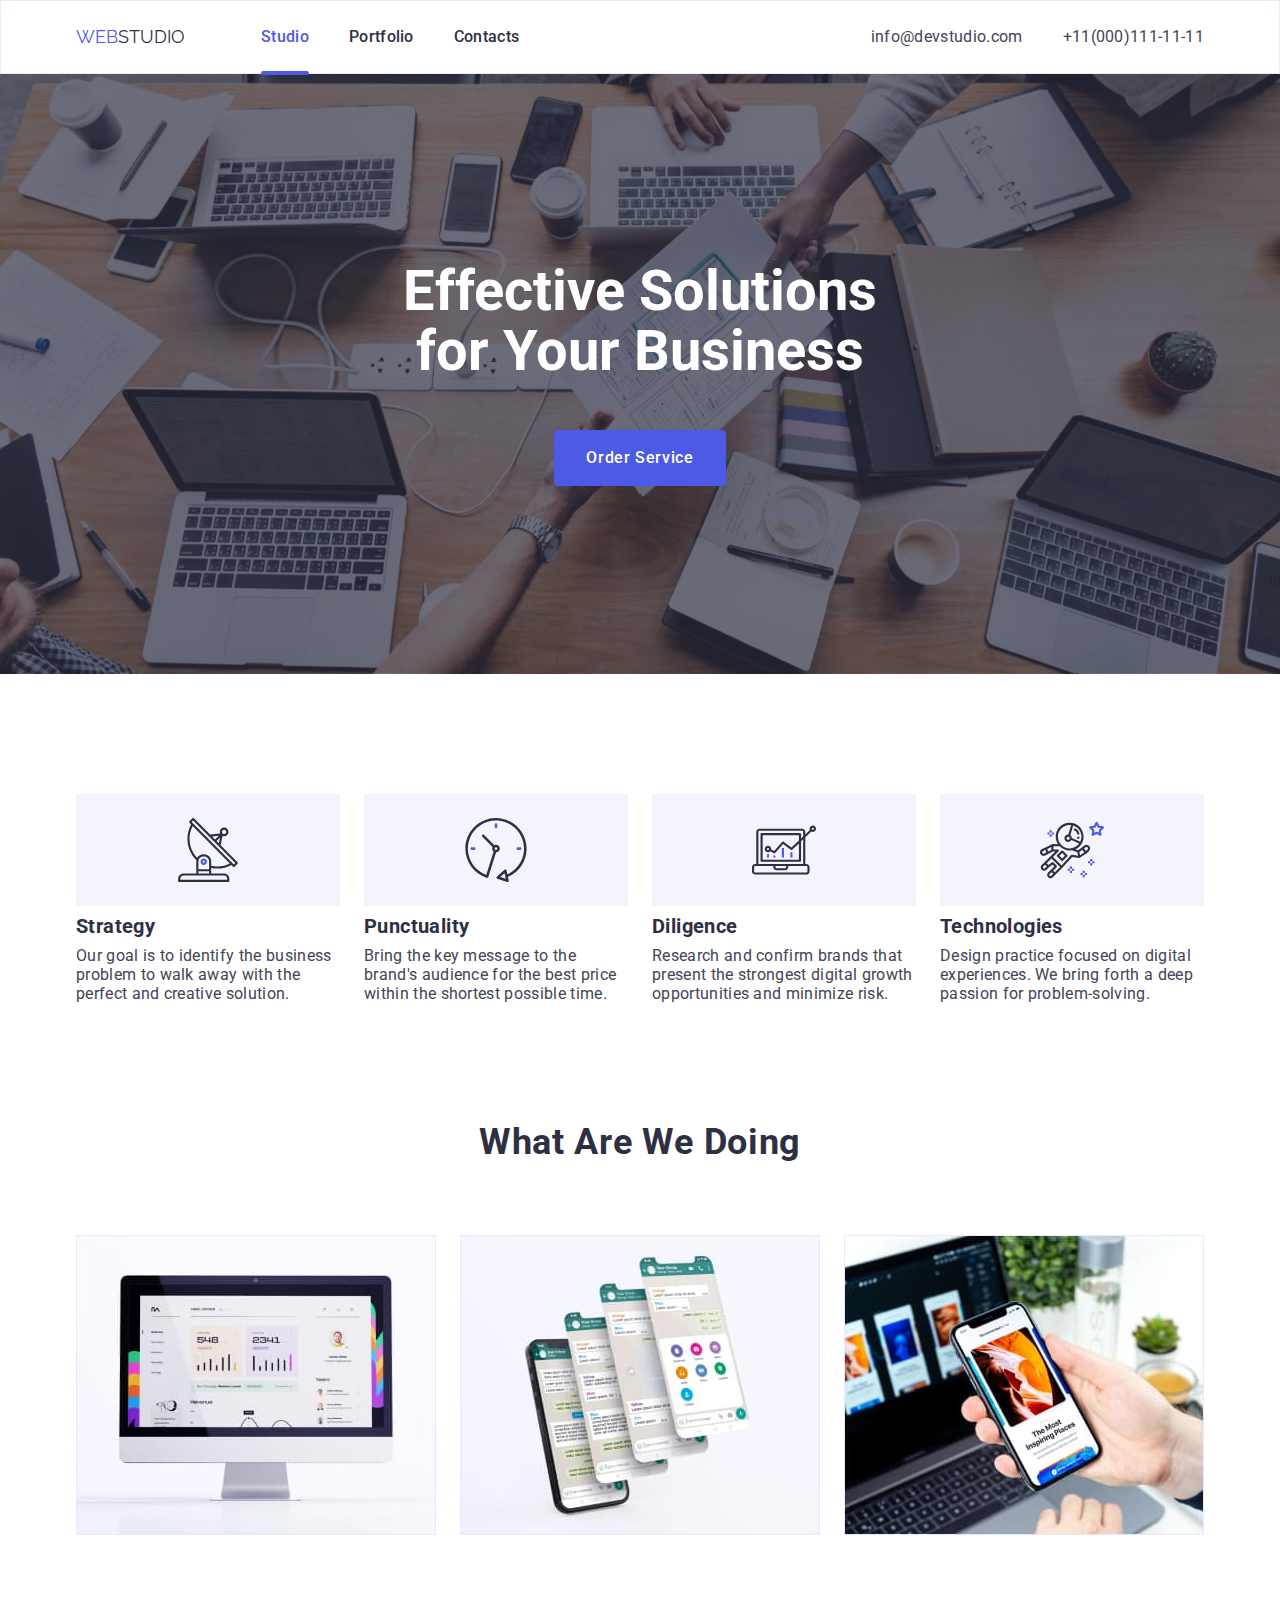
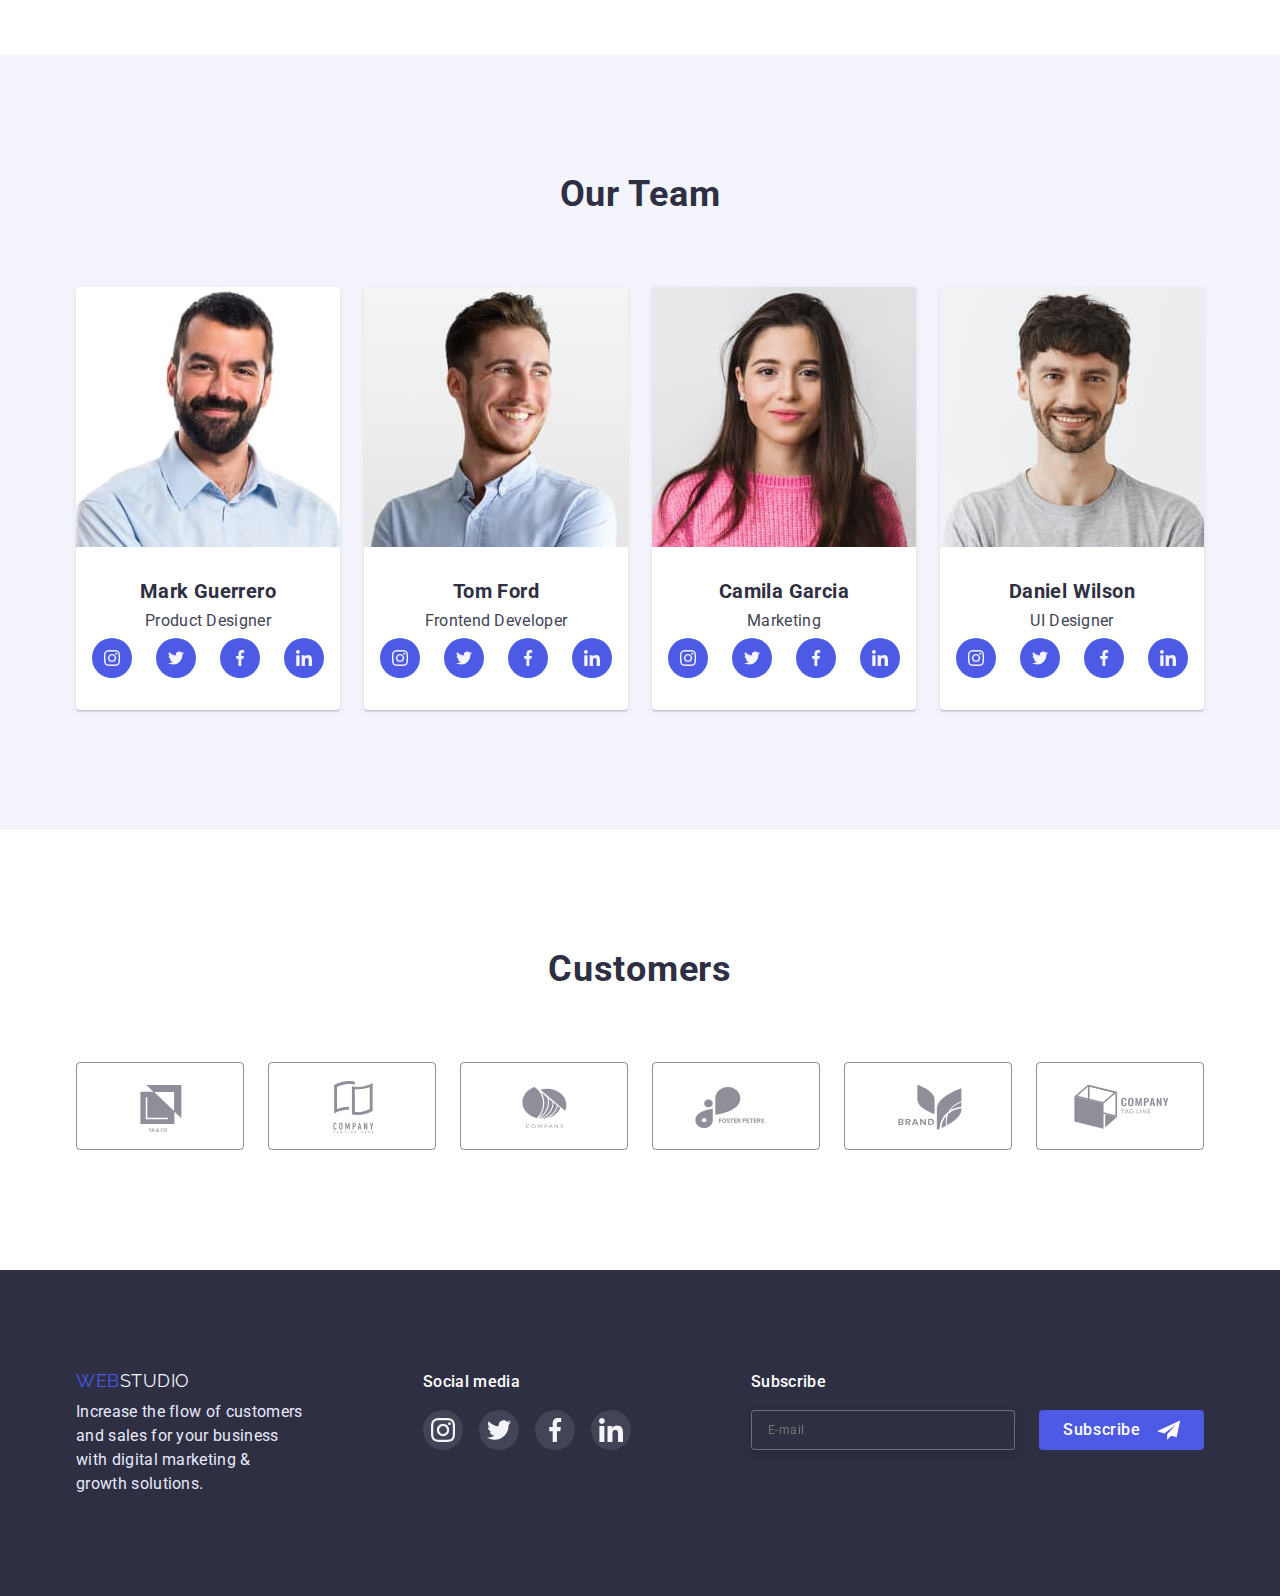
==== index.html @ 5089553e "Initial commit" ====
<!DOCTYPE html>
<html lang="en">
  <head>
    <meta charset="UTF-8" />
    <meta http-equiv="X-UA-Compatible" content="IE=edge" />
    <meta name="viewport" content="width=device-width, initial-scale=1.0" />
    <title>WebStudio</title>
    <link rel="preconnect" href="https://fonts.googleapis.com" />
    <link rel="preconnect" href="https://fonts.gstatic.com" crossorigin />
    <link
      href="https://fonts.googleapis.com/css2?family=Raleway:wght@800&family=Roboto:wght@400;500;700;900&display=swap"
      rel="stylesheet"
    />
    <link
      rel="stylesheet"
      href="https://cdn.jsdelivr.net/npm/modern-normalize@1.1.0/modern-normalize.min.css"
    />
    <link rel="stylesheet" href="./css/styles.css" />
  </head>
  <body>
    <header class="header">
      <div class="header-container container">
        <nav class="header-nav">
          <a href="./index.html" class="header-logo"
            ><span class="header-logo-accent">Web</span>Studio</a
          >
          <ul class="header-list list">
            <li class="header-item">
              <a class="header-link link header-link-after" href="./index.html"
                >Studio</a
              >
            </li>
            <li class="header-item">
              <a class="header-link link" href="./portfolio.html">Portfolio</a>
            </li>
            <li class="header-item">
              <a class="header-link link" href="#">Contacts</a>
            </li>
          </ul>
        </nav>
        <address class="contacts-address">
          <ul class="contacts-list list">
            <li class="contacts-item">
              <a class="contacts-link link" href="mailto:info@devstudio.com"
                >info@devstudio.com</a
              >
            </li>
            <li class="contacts-item">
              <a class="contacts-link link" href="tel:+110001111111"
                >+11(000)111-11-11</a
              >
            </li>
          </ul>
        </address>
      </div>
    </header>
    <main>
      <section class="hero section">
        <div class="container">
          <h1 class="hero-title">Effective Solutions for Your Business</h1>
          <button class="hero-btn" type="button" data-modal-open>
            Order Service
          </button>
        </div>
      </section>
      <section class="feature section">
        <div class="container">
          <h2 class="visually-hidden">Our Features</h2>
          <ul class="feature-list list">
            <li class="feature-item">
              <div class="feature-card">
                <svg class="feature-icon" width="64" height="64">
                  <use href="./imeges/main-page/icons.svg#icon-antenna-1"></use>
                </svg>
              </div>
              <h3 class="feature-title section-suptitle">Strategy</h3>
              <p class="feature-text section-text">
                Our goal is to identify the business problem to walk away with
                the perfect and creative solution.
              </p>
            </li>
            <li class="feature-item">
              <div class="feature-card">
                <svg class="feature-icon" width="64" height="64">
                  <use href="./imeges/main-page/icons.svg#icon-clock-1"></use>
                </svg>
              </div>
              <h3 class="feature-title section-suptitle">Punctuality</h3>
              <p class="feature-text section-text">
                Bring the key message to the brand's audience for the best price
                within the shortest possible time.
              </p>
            </li>
            <li class="feature-item">
              <div class="feature-card">
                <svg class="feature-icon" width="64" height="64">
                  <use href="./imeges/main-page/icons.svg#icon-diagram-1"></use>
                </svg>
              </div>
              <h3 class="feature-title section-suptitle">Diligence</h3>
              <p class="feature-text section-text">
                Research and confirm brands that present the strongest digital
                growth opportunities and minimize risk.
              </p>
            </li>
            <li class="feature-item">
              <div class="feature-card">
                <svg class="feature-icon" width="64" height="64">
                  <use
                    href="./imeges/main-page/icons.svg#icon-astronaut-1"
                  ></use>
                </svg>
              </div>
              <h3 class="feature-title section-suptitle">Technologies</h3>
              <p class="feature-text section-text">
                Design practice focused on digital experiences. We bring forth a
                deep passion for problem-solving.
              </p>
            </li>
          </ul>
        </div>
      </section>
      <section class="gallery section">
        <div class="gallery-container container">
          <h2 class="section-title">What are we doing</h2>
          <ul class="gallery-list list">
            <li class="gallery-item">
              <img
                class="gallery-img"
                src="./imeges/main-page/monitor.jpg"
                alt="monitor"
                width="360"
                height="300"
              />
            </li>
            <li class="gallery-item">
              <img
                class="gallery-img"
                src="./imeges/main-page/screen.jpg"
                alt="screen"
                width="360"
                height="300"
              />
            </li>
            <li class="gallery-item">
              <img
                class="gallery-img"
                src="./imeges/main-page/phone.jpg"
                alt="phone"
                width="360"
                height="300"
              />
            </li>
          </ul>
        </div>
      </section>
      <section class="team section">
        <div class="container">
          <h2 class="section-title">Our Team</h2>
          <ul class="team-list list">
            <li class="team-item">
              <img
                class="team-img"
                src="./imeges/main-page/photo_1.jpg"
                alt="Mark Guerrero"
                width="264"
                height="260"
              />
              <h3 class="team-suptitle section-suptitle">Mark Guerrero</h3>
              <p class="team-text section-text">Product Designer</p>
              <ul class="team-social-list list">
                <li class="team-social-item">
                  <a href="" class="team-social-link link">
                    <svg class="team-social-icon" width="16" height="16">
                      <use
                        href="./imeges/main-page/icons.svg#icon-instagram-2 "
                      ></use>
                    </svg>
                  </a>
                </li>
                <li class="team-social-item">
                  <a href="" class="team-social-link link">
                    <svg class="team-social-icon" width="16" height="16">
                      <use
                        href="./imeges/main-page/icons.svg#icon-twitter-1"
                      ></use>
                    </svg>
                  </a>
                </li>
                <li class="team-social-item">
                  <a href="" class="team-social-link link">
                    <svg class="team-social-icon" width="16" height="16">
                      <use
                        href="./imeges/main-page/icons.svg#icon-facebook-1"
                      ></use>
                    </svg>
                  </a>
                </li>
                <li class="team-social-item">
                  <a href="" class="team-social-link link">
                    <svg class="team-social-icon" width="16" height="16">
                      <use
                        href="./imeges/main-page/icons.svg#icon-linkedin-1"
                      ></use>
                    </svg>
                  </a>
                </li>
              </ul>
            </li>
            <li class="team-item">
              <img
                class="team-img"
                src="./imeges/main-page/photo_2.jpg"
                alt="Tom Ford"
                width="264"
                height="260"
              />
              <h3 class="team-suptitle section-suptitle">Tom Ford</h3>
              <p class="team-text section-text">Frontend Developer</p>
              <ul class="team-social-list list">
                <li class="team-social-item">
                  <a href="" class="team-social-link link">
                    <svg class="team-social-icon" width="16" height="16">
                      <use
                        href="./imeges/main-page/icons.svg#icon-instagram-2 "
                      ></use>
                    </svg>
                  </a>
                </li>
                <li class="team-social-item">
                  <a href="" class="team-social-link link">
                    <svg class="team-social-icon" width="16" height="16">
                      <use
                        href="./imeges/main-page/icons.svg#icon-twitter-1"
                      ></use>
                    </svg>
                  </a>
                </li>
                <li class="team-social-item">
                  <a href="" class="team-social-link link">
                    <svg class="team-social-icon" width="16" height="16">
                      <use
                        href="./imeges/main-page/icons.svg#icon-facebook-1"
                      ></use>
                    </svg>
                  </a>
                </li>
                <li class="team-social-item">
                  <a href="" class="team-social-link link">
                    <svg class="team-social-icon" width="16" height="16">
                      <use
                        href="./imeges/main-page/icons.svg#icon-linkedin-1"
                      ></use>
                    </svg>
                  </a>
                </li>
              </ul>
            </li>
            <li class="team-item">
              <img
                class="team-img"
                src="./imeges/main-page/photo_3.jpg"
                alt="Camila Garcia"
                width="264"
                height="260"
              />
              <h3 class="team-suptitle section-suptitle">Camila Garcia</h3>
              <p class="team-text section-text">Marketing</p>
              <ul class="team-social-list list">
                <li class="team-social-item">
                  <a href="" class="team-social-link link">
                    <svg class="team-social-icon" width="16" height="16">
                      <use
                        href="./imeges/main-page/icons.svg#icon-instagram-2 "
                      ></use>
                    </svg>
                  </a>
                </li>
                <li class="team-social-item">
                  <a href="" class="team-social-link link">
                    <svg class="team-social-icon" width="16" height="16">
                      <use
                        href="./imeges/main-page/icons.svg#icon-twitter-1"
                      ></use>
                    </svg>
                  </a>
                </li>
                <li class="team-social-item">
                  <a href="" class="team-social-link link">
                    <svg class="team-social-icon" width="16" height="16">
                      <use
                        href="./imeges/main-page/icons.svg#icon-facebook-1"
                      ></use>
                    </svg>
                  </a>
                </li>
                <li class="team-social-item">
                  <a href="" class="team-social-link link">
                    <svg class="team-social-icon" width="16" height="16">
                      <use
                        href="./imeges/main-page/icons.svg#icon-linkedin-1"
                      ></use>
                    </svg>
                  </a>
                </li>
              </ul>
            </li>
            <li class="team-item">
              <img
                class="team-img"
                src="./imeges/main-page/photo_4.jpg"
                alt="Daniel Wilson"
                width="264"
                height="260"
              />
              <h3 class="team-suptitle section-suptitle">Daniel Wilson</h3>
              <p class="team-text section-text">UI Designer</p>
              <ul class="team-social-list list">
                <li class="team-social-item">
                  <a href="" class="team-social-link link">
                    <svg class="team-social-icon" width="16" height="16">
                      <use
                        href="./imeges/main-page/icons.svg#icon-instagram-2 "
                      ></use>
                    </svg>
                  </a>
                </li>
                <li class="team-social-item">
                  <a href="" class="team-social-link link">
                    <svg class="team-social-icon" width="16" height="16">
                      <use
                        href="./imeges/main-page/icons.svg#icon-twitter-1"
                      ></use>
                    </svg>
                  </a>
                </li>
                <li class="team-social-item">
                  <a href="" class="team-social-link link">
                    <svg class="team-social-icon" width="16" height="16">
                      <use
                        href="./imeges/main-page/icons.svg#icon-facebook-1"
                      ></use>
                    </svg>
                  </a>
                </li>
                <li class="team-social-item">
                  <a href="" class="team-social-link link">
                    <svg class="team-social-icon" width="16" height="16">
                      <use
                        href="./imeges/main-page/icons.svg#icon-linkedin-1"
                      ></use>
                    </svg>
                  </a>
                </li>
              </ul>
            </li>
          </ul>
        </div>
      </section>
      <section class="customers section">
        <div class="container">
          <h2 class="section-title">Customers</h2>
          <ul class="customers-list list">
            <li class="customers-item">
              <a href="" class="customers-link link">
                <svg class="customers-icon" width="104" height="56">
                  <use href="./imeges/main-page/icons.svg#icon-Logo"></use>
                </svg>
              </a>
            </li>
            <li class="customers-item">
              <a href="" class="customers-link link">
                <svg class="customers-icon" width="104" height="56">
                  <use href="./imeges/main-page/icons.svg#icon-Logo-1"></use>
                </svg>
              </a>
            </li>
            <li class="customers-item">
              <a href="" class="customers-link link">
                <svg class="customers-icon" width="104" height="56">
                  <use href="./imeges/main-page/icons.svg#icon-Logo-2"></use>
                </svg>
              </a>
            </li>
            <li class="customers-item">
              <a href="" class="customers-link link">
                <svg class="customers-icon" width="104" height="56">
                  <use href="./imeges/main-page/icons.svg#icon-Logo-3"></use>
                </svg>
              </a>
            </li>
            <li class="customers-item">
              <a href="" class="customers-link link">
                <svg class="customers-icon" width="104" height="56">
                  <use href="./imeges/main-page/icons.svg#icon-Logo-4"></use>
                </svg>
              </a>
            </li>
            <li class="customers-item">
              <a href="" class="customers-link link">
                <svg class="customers-icon" width="104" height="56">
                  <use href="./imeges/main-page/icons.svg#icon-Logo-5"></use>
                </svg>
              </a>
            </li>
          </ul>
        </div>
      </section>
    </main>
    <footer class="footer">
      <div class="footer-container container">
        <div class="footer-logo">
          <a class="footer-logo-link" href="./index.html">
            <span class="header-logo-accent">Web</span>Studio</a
          >
          <p class="footer-text">
            Increase the flow of customers and sales for your business with
            digital marketing & growth solutions.
          </p>
        </div>
        <div class="footer-social">
          <strong class="footer-strong">Social media</strong>
          <ul class="footer-social-list list">
            <li class="footer-social-item">
              <a href="" class="footer-social-link link">
                <svg class="footer-social-icon" width="24" height="24">
                  <use
                    href="./imeges/main-page/icons.svg#icon-instagram-2 "
                  ></use>
                </svg>
              </a>
            </li>
            <li class="footer-social-item">
              <a href="" class="footer-social-link link">
                <svg class="footer-social-icon" width="24" height="24">
                  <use href="./imeges/main-page/icons.svg#icon-twitter-1"></use>
                </svg>
              </a>
            </li>
            <li class="footer-social-item">
              <a href="" class="footer-social-link link">
                <svg class="footer-social-icon" width="24" height="24">
                  <use
                    href="./imeges/main-page/icons.svg#icon-facebook-1"
                  ></use>
                </svg>
              </a>
            </li>
            <li class="footer-social-item">
              <a href="" class="footer-social-link link">
                <svg class="footer-social-icon" width="24" height="24">
                  <use
                    href="./imeges/main-page/icons.svg#icon-linkedin-1"
                  ></use>
                </svg>
              </a>
            </li>
          </ul>
        </div>
        <div class="footer-input">
          <strong class="footer-strong">Subscribe</strong>
          <form class="footer-form">
            <label class="footer-form-field">
              <input
                type="email"
                name="email"
                placeholder="E-mail"
                class="footer-form-input"
              />
            </label>
            <button class="footer-form-submit" type="submit">
              Subscribe
              <svg class="footer-form-icon" width="24" height="24">
                <use href="./imeges/main-page/icons.svg#icon-Frame-3"></use>
              </svg>
            </button>
          </form>
        </div>
      </div>
    </footer>

    <div class="backdrop is-hidden" data-modal>
      <div class="modal">
        <button type="button" class="modal-close-btn" data-modal-close>
          <svg class="modal-close-btn-icon" width="8" height="8">
            <use href="./imeges/main-page/icons.svg#icon-close-black"></use>
          </svg>
        </button>
        <p class="modal-text">Leave your contacts and we will call you back</p>
        <form class="modal-form">
          <label class="modal-form-field">
            <span class="modal-form-span"> Name </span>
            <span class="modal-form-box">
              <input
                type="text"
                name="user-name"
                autofocus
                class="modal-form-input"
                required
                pattern="^[a-zA-Z]+"
                minlength="2"
              />
              <svg class="modal-form-icon" width="18" height="18">
                <use
                  href="./imeges/main-page/icons.svg#icon-person-black-18dp-1-1 "
                ></use>
              </svg>
            </span>
          </label>
          <label class="modal-form-field">
            <span class="modal-form-span"> Phone </span>
            <span class="modal-form-box">
              <input
                class="modal-form-input"
                type="tel"
                name="user-phone"
                required
                pattern="[0-9]{3}-[0-9]{3}-[0-9]{2}-[0-9]{2}"
                title="xxx-xxx-xx-xx"
              />
              <svg class="modal-form-icon" width="18" height="18">
                <use
                  href="./imeges/main-page/icons.svg#icon-phone-black-18dp-1-1 "
                ></use>
              </svg>
            </span>
          </label>
          <label class="modal-form-field">
            <span class="modal-form-span"> Email </span>
            <span class="modal-form-box">
              <input
                class="modal-form-input"
                type="email"
                name="user-email"
                required
              />
              <svg class="modal-form-icon" width="18" height="18">
                <use
                  href="./imeges/main-page/icons.svg#icon-email-black-18dp-1-1 "
                ></use>
              </svg>
            </span>
          </label>
          <label class="modal-form-field modal-form-field-second">
            <span class="modal-form-span"> Comment </span>
            <textarea
              name="user-text"
              id="user-text"
              placeholder="Text input"
              class="modal-form-message"
              rows="5"
            ></textarea>
          </label>
          <input
            id="user-policy"
            class="modal-form-chek visually-hidden"
            type="checkbox"
            name="user-policy"
          />
          <label for="user-policy" class="modal-form-chek-desc">
            I accept the terms and conditions of the&nbsp;<a
              class="modal-form-link"
              href=""
              >Privacy Policy</a
            >
          </label>
          <button type="submit" class="modal-form-submit">Send</button>
        </form>
      </div>
    </div>

    <script src="./js/modal.js"></script>
  </body>
</html>
---- css/styles.css ----
h1,
h2,
h3,
p {
  margin-top: 0;
  margin-bottom: 0;
}

ul {
  margin-top: 0;
  margin-bottom: 0;
  padding-left: 0;
}

img {
  display: block;
  max-width: 100%;
  height: auto;
}

:root {
  --primary-text-color: #434455;
  --toptitle-text-color: #2e2f42;
  --accent-text-color: #4d5ae5;
  --title-text-color: #ffffff;
  --footer-text-color: #e7e9fc;
  --social-icon-color: #f4f4fd;
}

body {
  font-family: "Roboto", sans-serif;
  background-color: var(--title-text-color);
  font-size: 16px;
}

.list {
  list-style: none;
  display: flex;
}

.link {
  text-decoration: none;
  line-height: 1.5;
  letter-spacing: 0.02em;
}

.section {
  padding-bottom: 120px;
  padding-top: 120px;
}

.section-title {
  font-size: 36px;
  line-height: 1.11;
  letter-spacing: 0.02em;
  text-transform: capitalize;
  color: var(--toptitle-text-color);
  margin-bottom: 72px;
}

.section-suptitle {
  font-size: 20px;
  line-height: 1.2;
  letter-spacing: 0.02em;
  color: var(--toptitle-text-color);
}

.section-text {
  letter-spacing: 0.02em;
  line-height: 1.2;
  color: var(--primary-text-color);
}

.container {
  width: 1158px;
  padding-left: 15px;
  padding-right: 15px;
  margin: 0 auto;
}

.header {
  border: 1px solid var(--footer-text-color);
}

.header-container {
  display: flex;
  justify-content: space-between;
  align-items: center;
}

.header-nav {
  display: flex;
  align-items: center;
}

.header-logo {
  font-family: "Raleway";
  text-decoration: none;
  text-transform: uppercase;
  margin-right: 76px;
  font-size: 18px;
  line-height: 1.3;
  color: var(--toptitle-text-color);
}

.header-logo-accent {
  color: var(--accent-text-color);
}

.header-link:hover,
.header-link:focus {
  color: var(--accent-text-color);
}

.header-item:not(:last-child) {
  margin-right: 40px;
}

.header-link {
  color: var(--toptitle-text-color);
  display: block;
  padding: 24px 0;
  font-weight: 500;
  transition-property: color;
  transition-duration: 250ms;
  transition-timing-function: cubic-bezier(0.4, 0, 0.2, 1);
}

.header-link-after {
  position: relative;
  color: var(--accent-text-color);
}

.header-link-after::after {
  content: "";
  text-decoration: underline;
  position: absolute;
  display: block;
  margin-top: 22px;
  width: 100%;
  height: 4px;
  background: var(--accent-text-color);
  border-radius: 2px;
}

.contacts-address {
  font-style: normal;
}

.contacts-link:hover,
.contacts-link:focus {
  color: var(--accent-text-color);
}

.contacts-item:not(:last-child) {
  margin-right: 40px;
}

.contacts-link {
  color: var(--primary-text-color);
  transition-property: color;
  transition-duration: 250ms;
  transition-timing-function: cubic-bezier(0.4, 0, 0.2, 1);
}

.hero {
  background-color: var(--toptitle-text-color);
  text-align: center;
  padding: 188px 0;
  max-width: 1440px;
  background-image: linear-gradient(
      rgba(46, 47, 66, 0.7),
      rgba(46, 47, 66, 0.7)
    ),
    url(../imeges/main-page/people-office.jpg);
  background-repeat: no-repeat;
  background-position: center;
  background-size: cover;
  margin: 0 auto;
}

.hero-title {
  max-width: 500px;
  margin: auto;
  font-size: 56px;
  line-height: 1.07;
  color: var(--title-text-color);
}

.hero-btn {
  font-family: inherit;
  font-weight: 500;
  font-size: 16px;
  line-height: 1.5;
  letter-spacing: 0.04em;
  cursor: pointer;
  color: var(--title-text-color);
  background-color: var(--accent-text-color);
  border: none;
  border-radius: 4px;
  margin-top: 48px;
  padding: 16px 32px;
  transition-property: background-color, box-shadow;
  transition-duration: 250ms;
  transition-timing-function: cubic-bezier(0.4, 0, 0.2, 1);
}

.hero-btn:hover,
.hero-btn:focus {
  background-color: #404bbf;
  box-shadow: 0px 4px 4px rgba(0, 0, 0, 0.15);
}

.backdrop {
  position: fixed;
  top: 0;
  left: 0;
  width: 100%;
  height: 100%;
  background-color: rgba(46, 47, 66, 0.4);
  transition: visibility, opacity var(--footer-text-color);
  transition-duration: 250ms;
  transition-timing-function: cubic-bezier(0.4, 0, 0.2, 1);
}

.backdrop.is-hidden {
  opacity: 0;
  visibility: hidden;
  pointer-events: none;
}

.modal {
  position: absolute;
  top: 50%;
  left: 50%;
  transform: translate(-50%, -50%);
  width: 408px;
  height: 584px;
  background: #fcfcfc;
  box-shadow: 0px 1px 1px rgba(0, 0, 0, 0.14), 0px 1px 3px rgba(0, 0, 0, 0.12),
    0px 2px 1px rgba(0, 0, 0, 0.2);
  border-radius: 4px;
  padding: 72px 24px 24px 24px;
}

.modal-close-btn {
  position: absolute;
  right: 24px;
  top: 24px;
  display: flex;
  justify-content: center;
  align-items: center;
  cursor: pointer;
  width: 24px;
  height: 24px;
  border-radius: 50%;
  background-color: var(--footer-text-color);
  border: 1px solid rgba(0, 0, 0, 0.1);
  transition-property: background-color;
  transition-duration: 250ms;
  transition-timing-function: cubic-bezier(0.4, 0, 0.2, 1);
}

.modal-close-btn:hover,
.modal-close-btn:focus {
  background-color: #404bbf;
}

.modal-close-btn-icon {
  transition: fill var(--footer-text-color);
  transition-property: fill;
  transition-duration: 250ms;
  transition-timing-function: cubic-bezier(0.4, 0, 0.2, 1);
}

.modal-close-btn:hover .modal-close-btn-icon,
.modal-close-btn:focus .modal-close-btn-icon {
  fill: var(--title-text-color);
}

.modal-text {
  font-weight: 500;
  font-size: 16px;
  line-height: 1.5;
  text-align: center;
  letter-spacing: 0.02em;
  color: #2e2f42;
  margin-bottom: 14px;
}

.modal-form {
  display: flex;
  flex-direction: column;
}

.modal-form-field {
  margin-bottom: 8px;
}

.modal-form-input {
  display: block;
  width: 100%;
  height: 40px;
  padding-left: 38px;
  border: 1px solid rgba(33, 33, 33, 0.2);
  border-radius: 4px;
  color: var(--toptitle-text-color);
}

.modal-form-input:focus {
  outline: none;
  border-color: var(--accent-text-color);
}

.modal-form-span {
  display: block;
  font-size: 12px;
  line-height: 1.33;
  letter-spacing: 0.01em;
  color: #8e8f99;
  margin-bottom: 4px;
}

.modal-form-box {
  display: block;
  position: relative;
}

.modal-form-icon {
  position: absolute;
  display: block;
  width: 18px;
  height: 24px;
  top: 50%;
  left: 16px;
  transform: translateY(-50%);
  fill: var(--toptitle-text-color);
  transition-property: fill;
  transition-duration: 250ms;
  transition-timing-function: cubic-bezier(0.4, 0, 0.2, 1);
}

.modal-form-input:focus + .modal-form-icon {
  fill: var(--accent-text-color);
}

.modal-form-field-second {
  margin-bottom: 16px;
}

.modal-form-message {
  display: block;
  width: 100%;
  height: 100%;
  padding-top: 8px;
  padding-left: 16px;
  resize: none;
  border: 1px solid rgba(33, 33, 33, 0.2);
  border-radius: 4px;
  outline: transparent;
  transition-property: border, outline;
  transition-duration: 250ms;
  transition-timing-function: cubic-bezier(0.4, 0, 0.2, 1);
}

.modal-form-message::placeholder {
  font-weight: 400;
  font-size: 12px;
  line-height: 1.33;
  letter-spacing: 0.01em;
  color: rgba(117, 117, 117, 0.5);
}

.modal-form-message:focus {
  outline: none;
  border: 1px solid var(--accent-text-color);
}

.modal-form-chek-desc {
  display: flex;
  font-size: 12px;
  line-height: 1.33;
  letter-spacing: 0.04em;
  color: #757575;
  align-items: center;
  margin-bottom: 24px;
}

.modal-form-link {
  color: var(--accent-text-color);
}

.modal-form-chek-desc::before {
  content: "";
  display: block;
  width: 16px;
  height: 16px;
  border: 1.25px solid var(--toptitle-text-color);
  cursor: pointer;
  border-radius: 2px;
  margin-right: 8px;
}

.modal-form-chek:checked + .modal-form-chek-desc::before {
  background-color: var(--accent-text-color);
  background-image: url(../imeges/main-page/vector.svg);
  background-size: contain;
  background-position: center;
  background-repeat: no-repeat;
}

.modal-form-chek:focus + .modal-form-chek-desc::before {
  outline: 1px solid var(--accent-text-color);
}

.modal-form-submit {
  font-family: inherit;
  font-weight: 500;
  font-size: 16px;
  line-height: 1.5;
  letter-spacing: 0.04em;
  cursor: pointer;
  background-color: var(--accent-text-color);
  color: var(--title-text-color);
  border: none;
  border-radius: 4px;
  padding: 16px 32px;
  align-self: center;
  min-width: 169px;
  transition-property: background-color, box-shadow;
  transition-duration: 250ms;
  transition-timing-function: cubic-bezier(0.4, 0, 0.2, 1);
}

.modal-form-submit:hover,
.modal-form-submit:focus {
  background-color: #404bbf;
  box-shadow: 0px 4px 4px rgba(0, 0, 0, 0.15);
}

.visually-hidden {
  position: absolute;
  white-space: nowrap;
  width: 1px;
  height: 1px;
  overflow: hidden;
  border: 0;
  padding: 0;
  clip: rect(0 0 0 0);
  clip-path: inset(50%);
  margin: -1px;
}

.feature-card {
  height: 112px;
  display: flex;
  align-items: center;
  justify-content: center;
  background-color: var(--social-icon-color);
}

.feature-icon {
  width: 64px;
  height: 64px;
}

.feature-item {
  flex-basis: calc((100% - 72px) / 4);
  width: 264px;
}

.feature-item:not(:last-child) {
  margin-right: 24px;
}

.feature-title {
  margin-bottom: 8px;
  margin-top: 8px;
}

.gallery {
  padding-top: 0;
  text-align: center;
}

.gallery-item:not(:last-child) {
  margin-right: 24px;
}

.team {
  background-color: var(--social-icon-color);
  text-align: center;
}

.team-item {
  padding-bottom: 32px;
  border-radius: 0px 0px 4px 4px;
  background-color: var(--title-text-color);
  box-shadow: 0px 1px 6px rgba(46, 47, 66, 0.08),
    0px 1px 1px rgba(46, 47, 66, 0.16), 0px 2px 1px rgba(46, 47, 66, 0.08);
}

.team-item:not(:last-child) {
  margin-right: 24px;
}

.team-suptitle {
  margin-top: 32px;
  margin-bottom: 8px;
}

.team-social-list {
  justify-content: center;
  margin-top: 8px;
}

.team-social-item {
  width: 40px;
  height: 40px;
}

.team-social-item:not(:last-child) {
  margin-right: 24px;
}

.team-social-link:hover,
.team-social-link:focus {
  background-color: #404bbf;
}

.team-social-link {
  width: 100%;
  height: 100%;
  background-color: var(--accent-text-color);
  display: flex;
  align-items: center;
  justify-content: center;
  border-radius: 50%;
  transition-property: background-color;
  transition-duration: 250ms;
  transition-timing-function: cubic-bezier(0.4, 0, 0.2, 1);
}

.team-social-icon {
  fill: var(--social-icon-color);
}

.customers {
  text-align: center;
}

.customers-item {
  width: calc((100% - 120px) / 6);
  height: 88px;
}

.customers-item:not(:last-child) {
  margin-right: 24px;
}

.customers-link {
  width: 100%;
  height: 100%;
  border: 1px solid #8e8f99;
  border-radius: 4px;
  display: flex;
  align-items: center;
  justify-content: center;
  transition-property: border;
  transition-duration: 250ms;
  transition-timing-function: cubic-bezier(0.4, 0, 0.2, 1);
}

.customers-icon {
  fill: #8e8f99;
  transition-property: fill;
  transition-duration: 250ms;
  transition-timing-function: cubic-bezier(0.4, 0, 0.2, 1);
}

.customers-link:hover,
.customers-link:focus {
  border: 1px solid var(--accent-text-color);
}

.customers-link:hover .customers-icon,
.customers-link:focus .customers-icon {
  fill: var(--accent-text-color);
}

.footer {
  background-color: var(--toptitle-text-color);
  padding-top: 100px;
  padding-bottom: 100px;
}

.footer-container {
  display: flex;
  align-items: baseline;
}

.footer-logo-link {
  font-family: "Raleway";
  font-size: 18px;
  line-height: 1.17;
  letter-spacing: 0.03em;
  text-decoration: none;
  text-transform: uppercase;
  color: var(--social-icon-color);
}

.footer-text {
  letter-spacing: 0.02em;
  line-height: 1.5;
  color: var(--footer-text-color);
  margin-top: 8px;
  max-width: 264px;
}

.footer-social {
  margin-left: 120px;
}

.footer-strong {
  font-weight: 500;
  font-size: 16px;
  line-height: 1.5;
  letter-spacing: 0.02em;
  color: var(--title-text-color);
}

.footer-social-list {
  margin-top: 16px;
}

.footer-social-item {
  width: 40px;
  height: 40px;
}

.footer-social-item:not(:last-child) {
  margin-right: 16px;
}

.footer-social-link:hover,
.footer-social-link:focus {
  background-color: #31d0aa;
}

.footer-social-link {
  width: 100%;
  height: 100%;
  background-color: var(--primary-text-color);
  display: flex;
  align-items: center;
  justify-content: center;
  border-radius: 50%;
  transition-property: background-color;
  transition-duration: 250ms;
  transition-timing-function: cubic-bezier(0.4, 0, 0.2, 1);
}

.footer-input {
  margin-left: 120px;
}

.footer-form {
  display: flex;
  margin-top: 16px;
}

.footer-form-input {
  display: block;
  width: 264px;
  height: 40px;
  padding-left: 16px;
  border: 1px solid rgba(255, 255, 255, 0.3);
  font-weight: 400;
  font-size: 12px;
  line-height: 2;
  border-radius: 4px;
  letter-spacing: 0.04em;
  background: var(--toptitle-text-color);
  color: var(--title-text-color);
  filter: drop-shadow(0px 4px 4px rgba(0, 0, 0, 0.15));
}

.footer-form-input:focus {
  outline: none;
  border-color: var(--accent-text-color);
}

.footer-form-submit {
  display: flex;
  flex-direction: row;
  justify-content: center;
  align-items: center;
  font-weight: 500;
  font-size: 16px;
  line-height: 1.5;
  padding: 8px 24px;
  letter-spacing: 0.04em;
  gap: 16px;
  background: var(--accent-text-color);
  border-radius: 4px;
  color: var(--title-text-color);
  margin-left: 24px;
  border: none;
  cursor: pointer;
  width: 165px;
  height: 40px;
  transition-property: background-color, box-shadow;
  transition-duration: 250ms;
  transition-timing-function: cubic-bezier(0.4, 0, 0.2, 1);
}

.footer-form-submit:hover,
.footer-form-submit:focus {
  background-color: #404bbf;
  box-shadow: 0px 4px 4px rgba(0, 0, 0, 0.25);
}

.filters {
  padding-top: 96px;
}

.filters-list {
  display: flex;
  justify-content: center;
}

.filters-item {
  display: block;
}

.filters-item:not(:last-child) {
  margin-right: 24px;
}

.filters-btn:hover,
.filters-btn:focus {
  background-color: var(--accent-text-color);
  color: var(--title-text-color);
  border: 1px solid var(--accent-text-color);
  box-shadow: 0px 3px 1px rgba(0, 0, 0, 0.1), 0px 2px 1px rgba(0, 0, 0, 0.08),
    0px 2px 2px rgba(0, 0, 0, 0.12);
}

.filters-btn {
  font-family: inherit;
  font-weight: 500;
  font-size: 16px;
  line-height: 1.5;
  letter-spacing: 0.04em;
  cursor: pointer;
  color: var(--accent-text-color);
  border: none;
  border-radius: 4px;
  padding: 12px 24px;
  border: 1px solid var(--footer-text-color);
  transition-property: background-color, color, border, box-shadow;
  transition-duration: 250ms;
  transition-timing-function: cubic-bezier(0.4, 0, 0.2, 1);
}

.project-list {
  flex-wrap: wrap;
  column-gap: 24px;
  row-gap: 48px;
  margin-top: 72px;
}

.project-item {
  flex-basis: calc((100% - 48px) / 3);
}

.card {
  border: 1px solid var(--footer-text-color);
  padding-top: 32px;
  padding-bottom: 32px;
  padding-left: 16px;
  box-shadow: 0px 1px 6px rgba(46, 47, 66, 0.08);
}

.project-link {
  display: block;
  transition-property: box-shadow;
  transition-duration: 250ms;
  transition-timing-function: cubic-bezier(0.4, 0, 0.2, 1);
}

.project-link:hover,
.project-link:focus {
  box-shadow: 0px 1px 6px rgba(46, 47, 66, 0.08),
    0px 1px 1px rgba(46, 47, 66, 0.16), 0px 2px 1px rgba(46, 47, 66, 0.08);
}

.project-title {
  margin-bottom: 8px;
}

.project-link-img {
  position: relative;
  overflow: hidden;
}

.overlay {
  font-size: 16px;
  line-height: 1.5;
  letter-spacing: 0.02em;
  color: var(--social-icon-color);
  background-color: var(--accent-text-color);
  padding: 40px 32px 164px 32px;
  position: absolute;
  left: 0;
  top: 0;
  width: 100%;
  height: 100%;
  overflow: auto;
  transform: translateY(100%);
  transition: transform 250ms linear;
}

.project-link:hover .overlay,
.project-link:focus .overlay {
  transform: translateY(0);
}
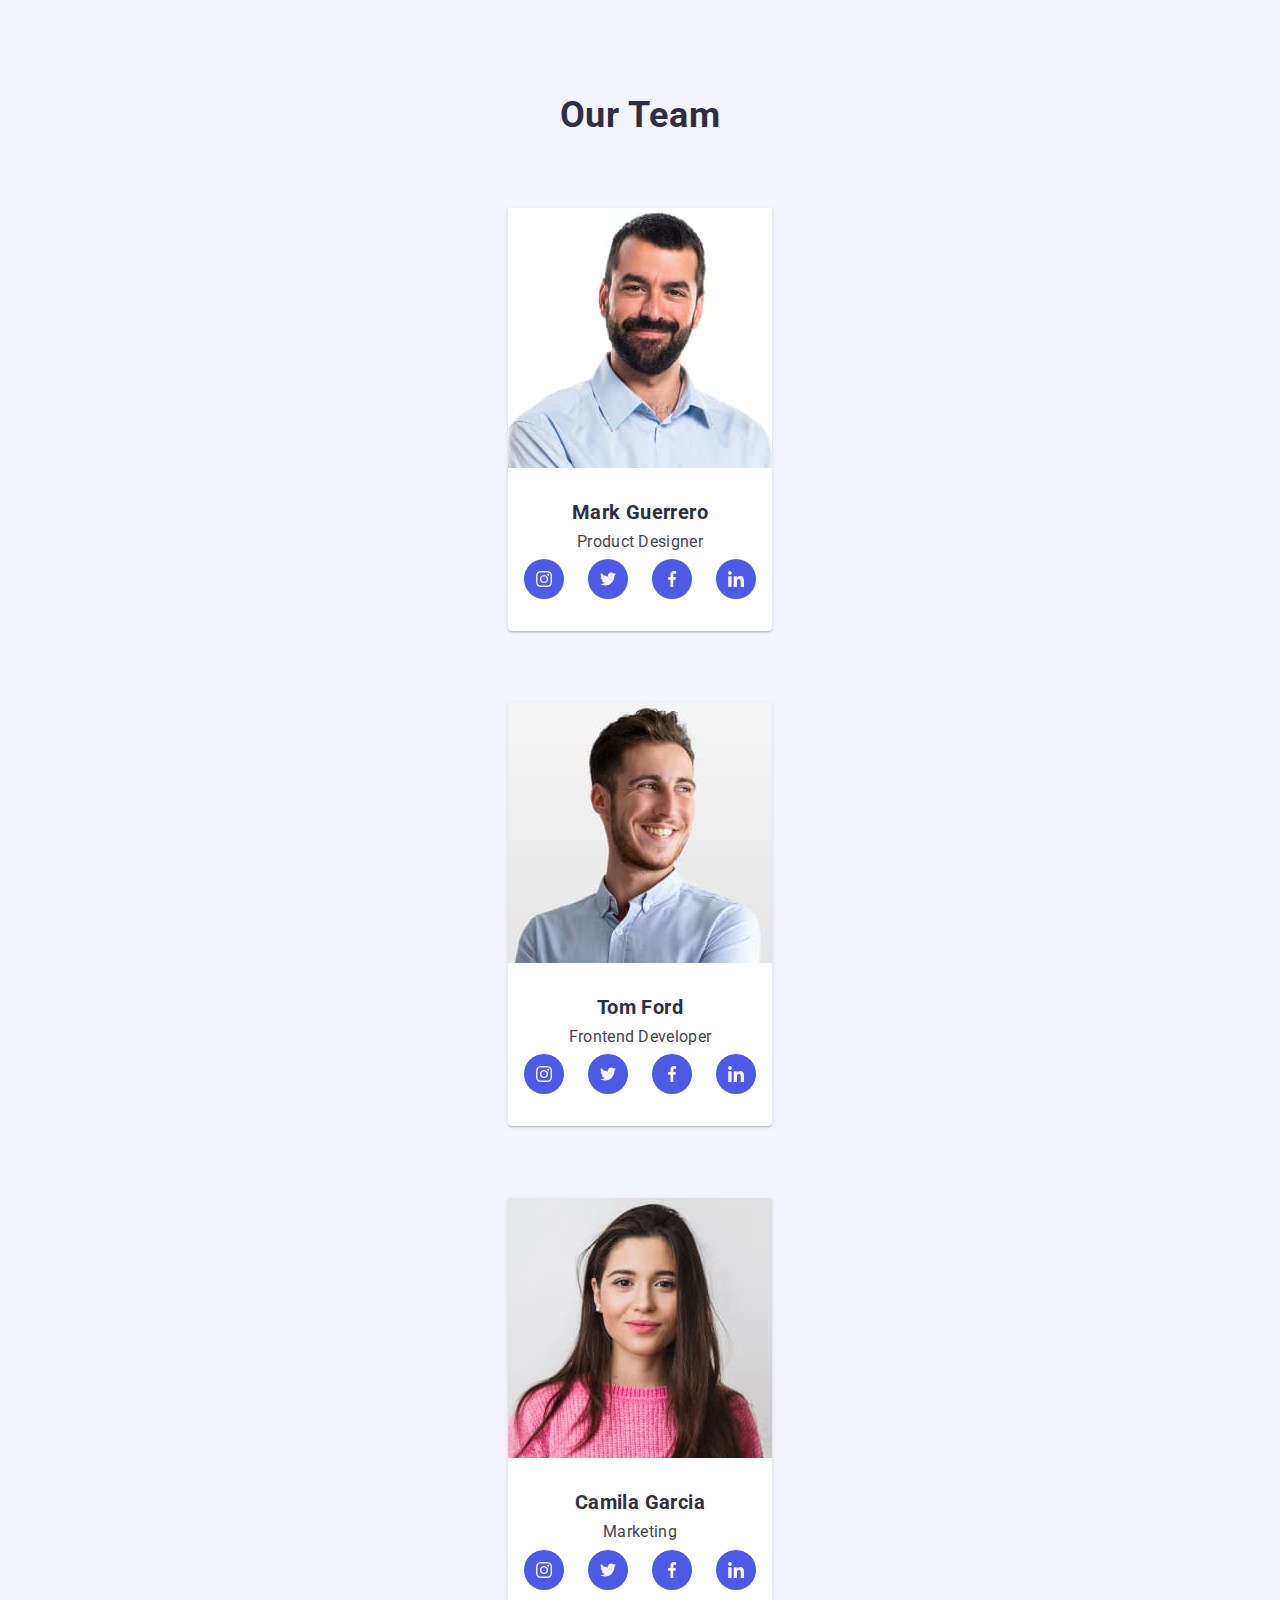
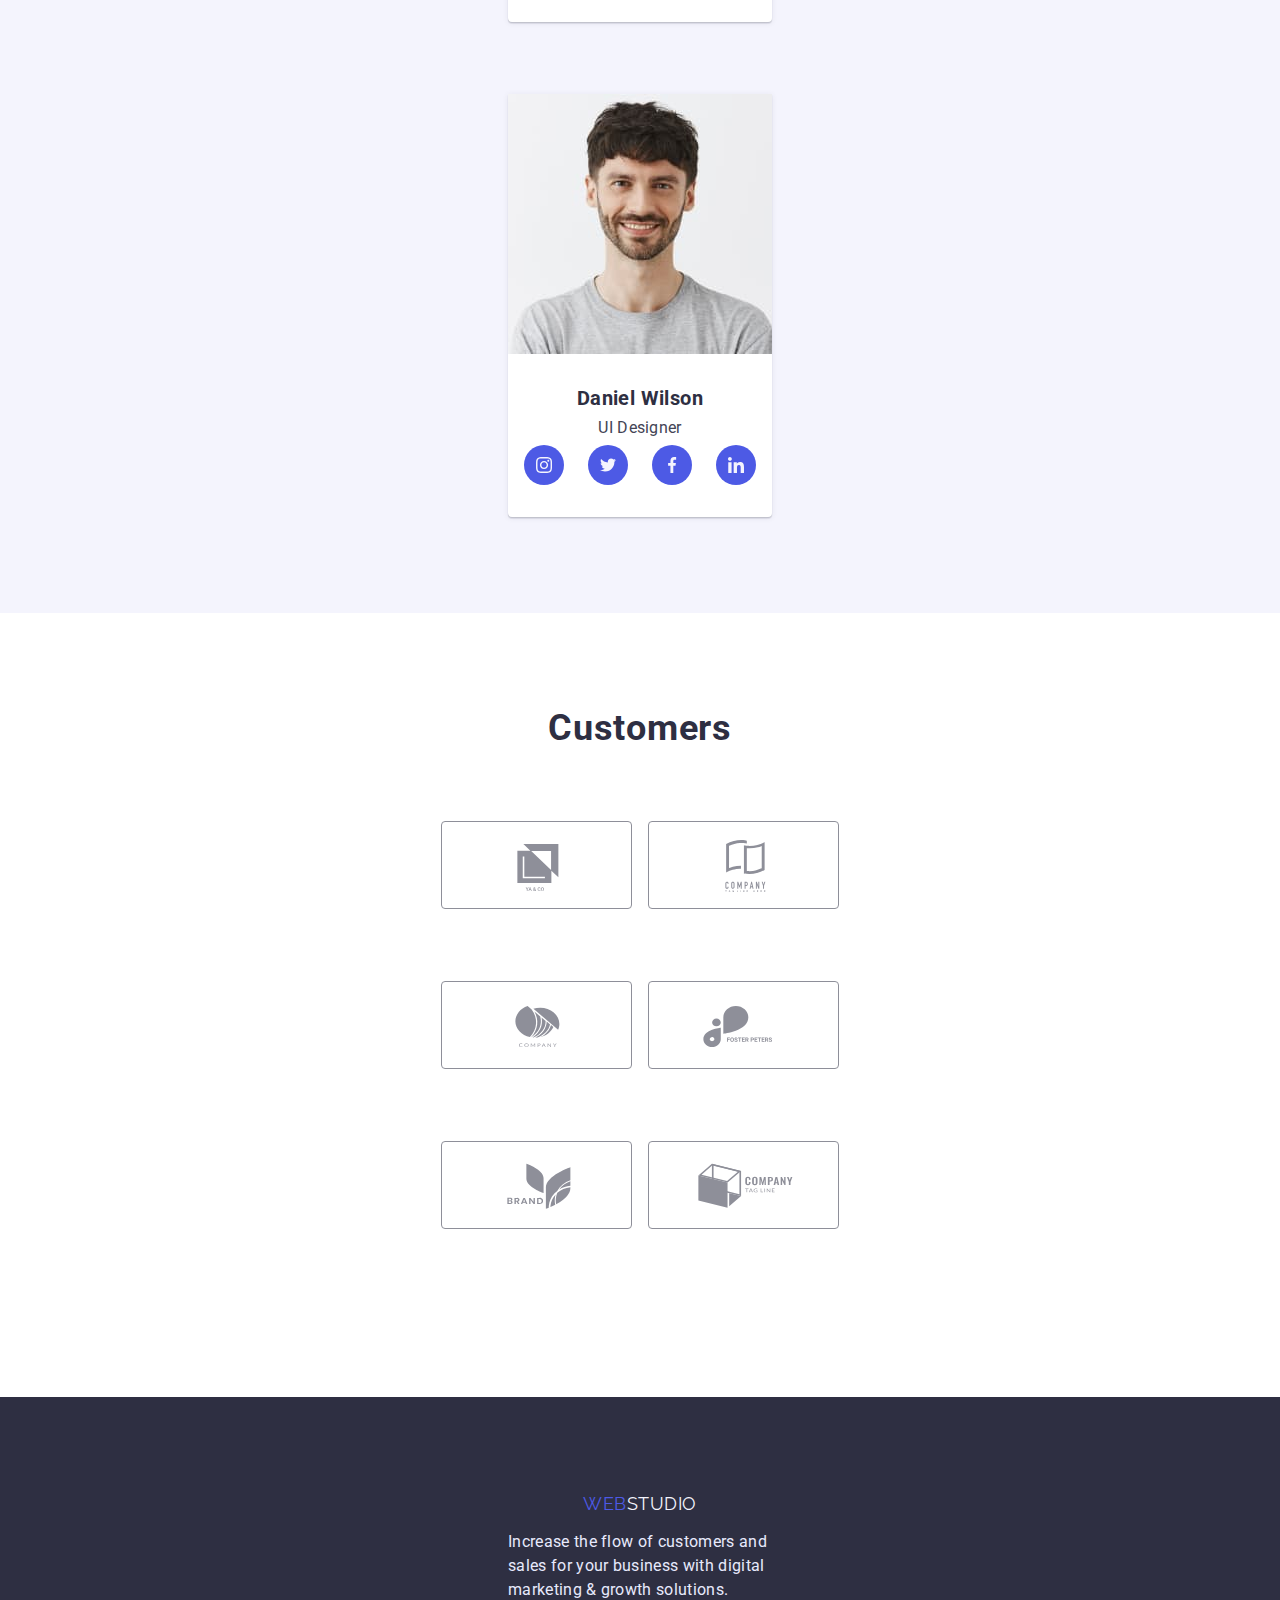
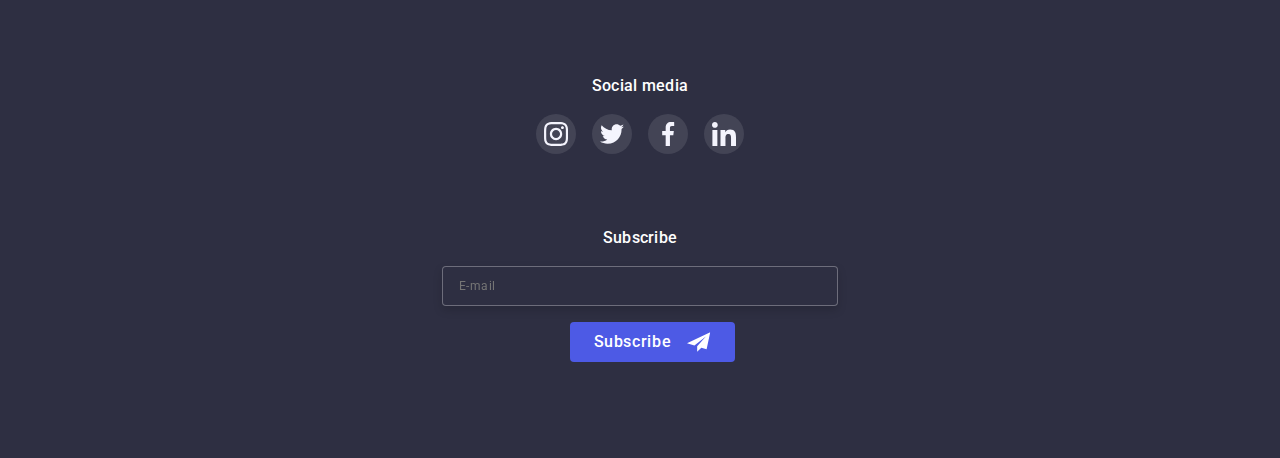
==== commit c7025dc0: "add @media screen and (min-width: 320px)" ====
--- a/index.html
+++ b/index.html
@@ -18,7 +18,7 @@
     <link rel="stylesheet" href="./css/styles.css" />
   </head>
   <body>
-    <header class="header">
+    <!-- <header class="header">
       <div class="header-container container">
         <nav class="header-nav">
           <a href="./index.html" class="header-logo"
@@ -53,17 +53,17 @@
           </ul>
         </address>
       </div>
-    </header>
+    </header> -->
     <main>
-      <section class="hero section">
+      <!-- <section class="hero section">
         <div class="container">
           <h1 class="hero-title">Effective Solutions for Your Business</h1>
           <button class="hero-btn" type="button" data-modal-open>
             Order Service
           </button>
         </div>
-      </section>
-      <section class="feature section">
+      </section> -->
+      <!-- <section class="feature section">
         <div class="container">
           <h2 class="visually-hidden">Our Features</h2>
           <ul class="feature-list list">
@@ -119,8 +119,8 @@
             </li>
           </ul>
         </div>
-      </section>
-      <section class="gallery section">
+      </section> -->
+      <!-- <section class="gallery section">
         <div class="gallery-container container">
           <h2 class="section-title">What are we doing</h2>
           <ul class="gallery-list list">
@@ -153,7 +153,7 @@
             </li>
           </ul>
         </div>
-      </section>
+      </section> -->
       <section class="team section">
         <div class="container">
           <h2 class="section-title">Our Team</h2>
--- a/css/styles.css
+++ b/css/styles.css
@@ -72,7 +72,8 @@
 }
 
 .container {
-  width: 1158px;
+  min-width: 320px;
+  max-width: 1158px;
   padding-left: 15px;
   padding-right: 15px;
   margin: 0 auto;
@@ -757,6 +758,7 @@
   border: none;
   border-radius: 4px;
   padding: 12px 24px;
+  background-color: var(--footer-text-color);
   border: 1px solid var(--footer-text-color);
   transition-property: background-color, color, border, box-shadow;
   transition-duration: 250ms;
@@ -825,3 +827,84 @@
 .project-link:focus .overlay {
   transform: translateY(0);
 }
+
+@media screen and (min-width: 320px) {
+  .container {
+    max-width: 428px;
+  }
+
+  .section {
+    padding-bottom: 96px;
+    padding-top: 96px;
+  }
+
+  .team-list {
+    flex-direction: column;
+    justify-content: center;
+    align-items: center;
+  }
+
+  .team-item:not(:last-child) {
+    margin-bottom: 72px;
+    margin-right: 0;
+  }
+
+  .customers-list {
+    flex-wrap: wrap;
+    column-gap: 16px;
+  }
+
+  .customers-item {
+    flex-basis: calc((100% - 16px) / 2);
+  }
+
+  .customers-item:not(:last-child) {
+    margin-right: 0;
+    margin-bottom: 72px;
+  }
+
+  .footer {
+    padding-top: 96px;
+    padding-bottom: 96px;
+  }
+
+  .footer-container {
+    align-items: center;
+    flex-direction: column;
+  }
+
+  .footer-logo-link {
+    display: flex;
+    justify-content: center;
+  }
+
+  .footer-text {
+    margin-top: 16px;
+  }
+
+  .footer-social {
+    margin-top: 72px;
+    margin-bottom: 72px;
+    margin-left: 0;
+  }
+
+  .footer-strong {
+    display: flex;
+    text-align: center;
+    justify-content: center;
+  }
+
+  .footer-input {
+    margin-left: 0;
+  }
+
+  .footer-form {
+    flex-direction: column;
+    align-items: center;
+  }
+
+  .footer-form-input {
+    margin-bottom: 16px;
+    width: 396px;
+  }
+}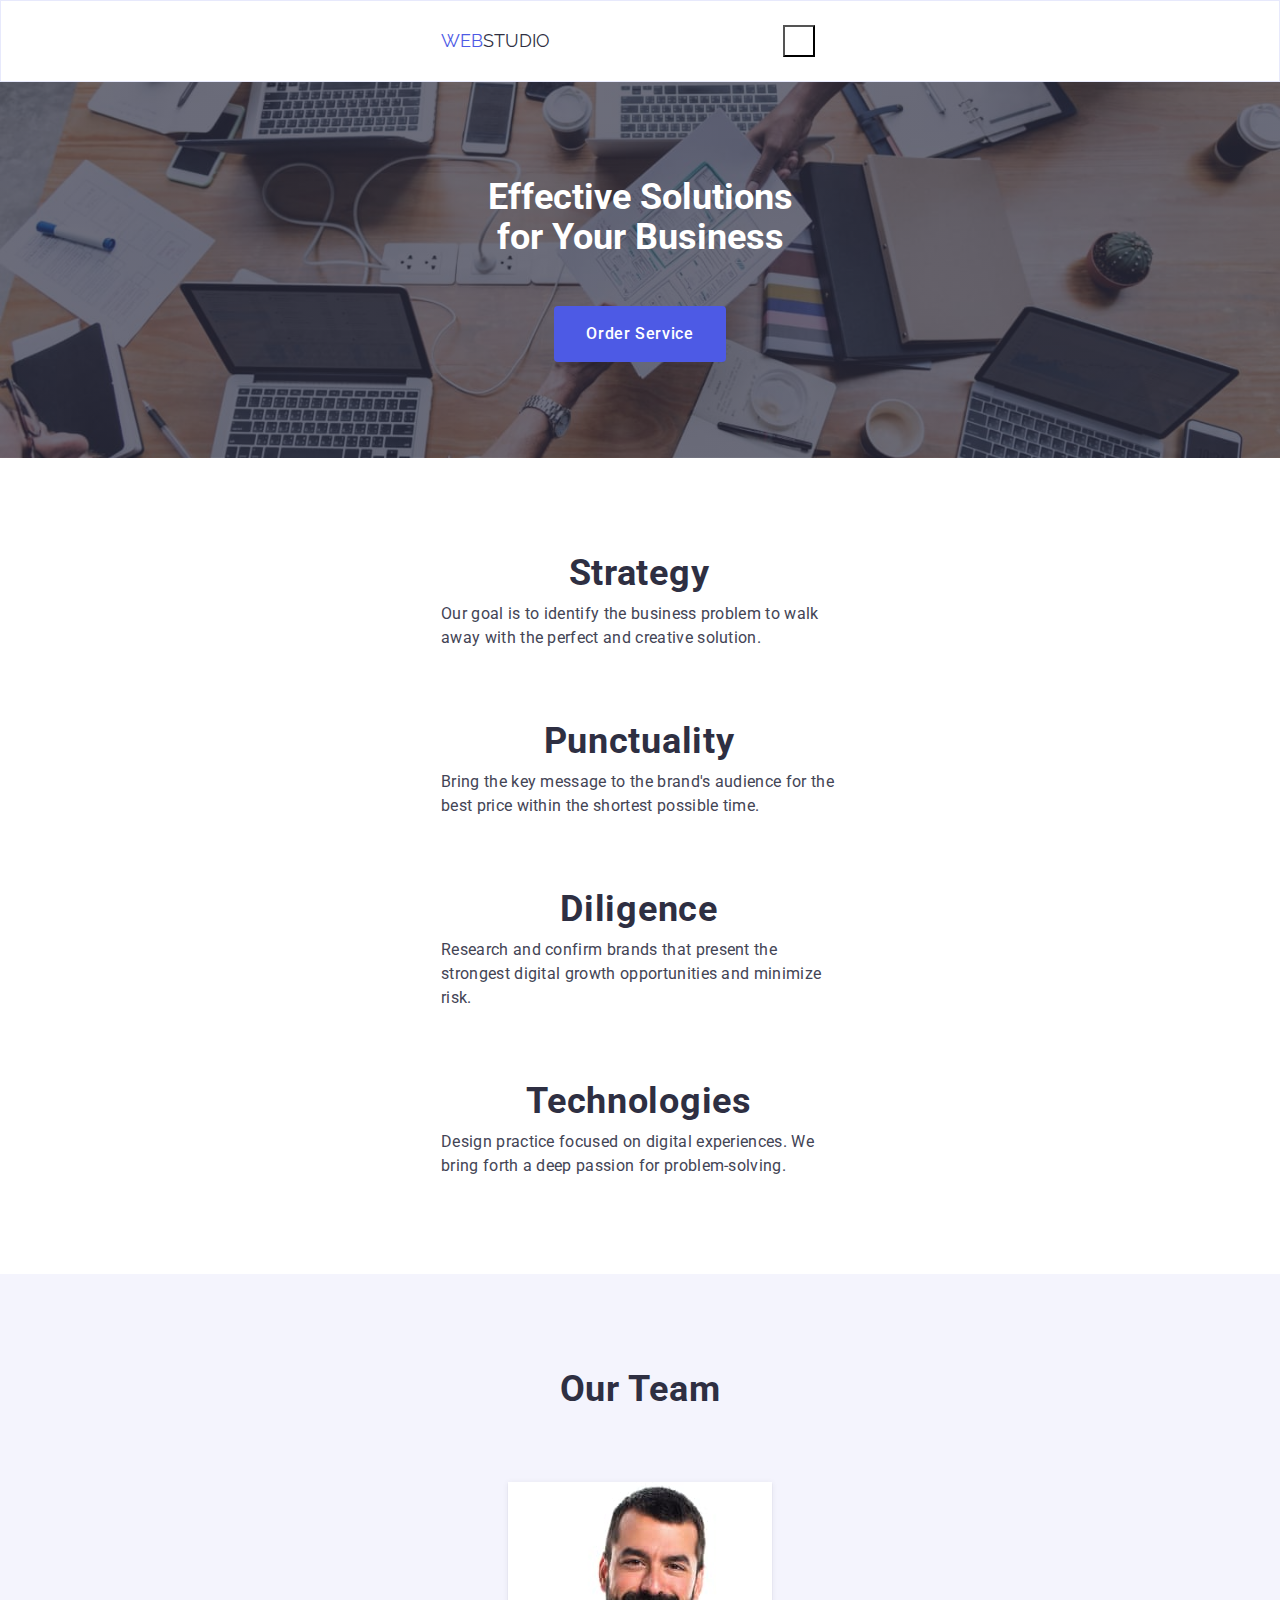
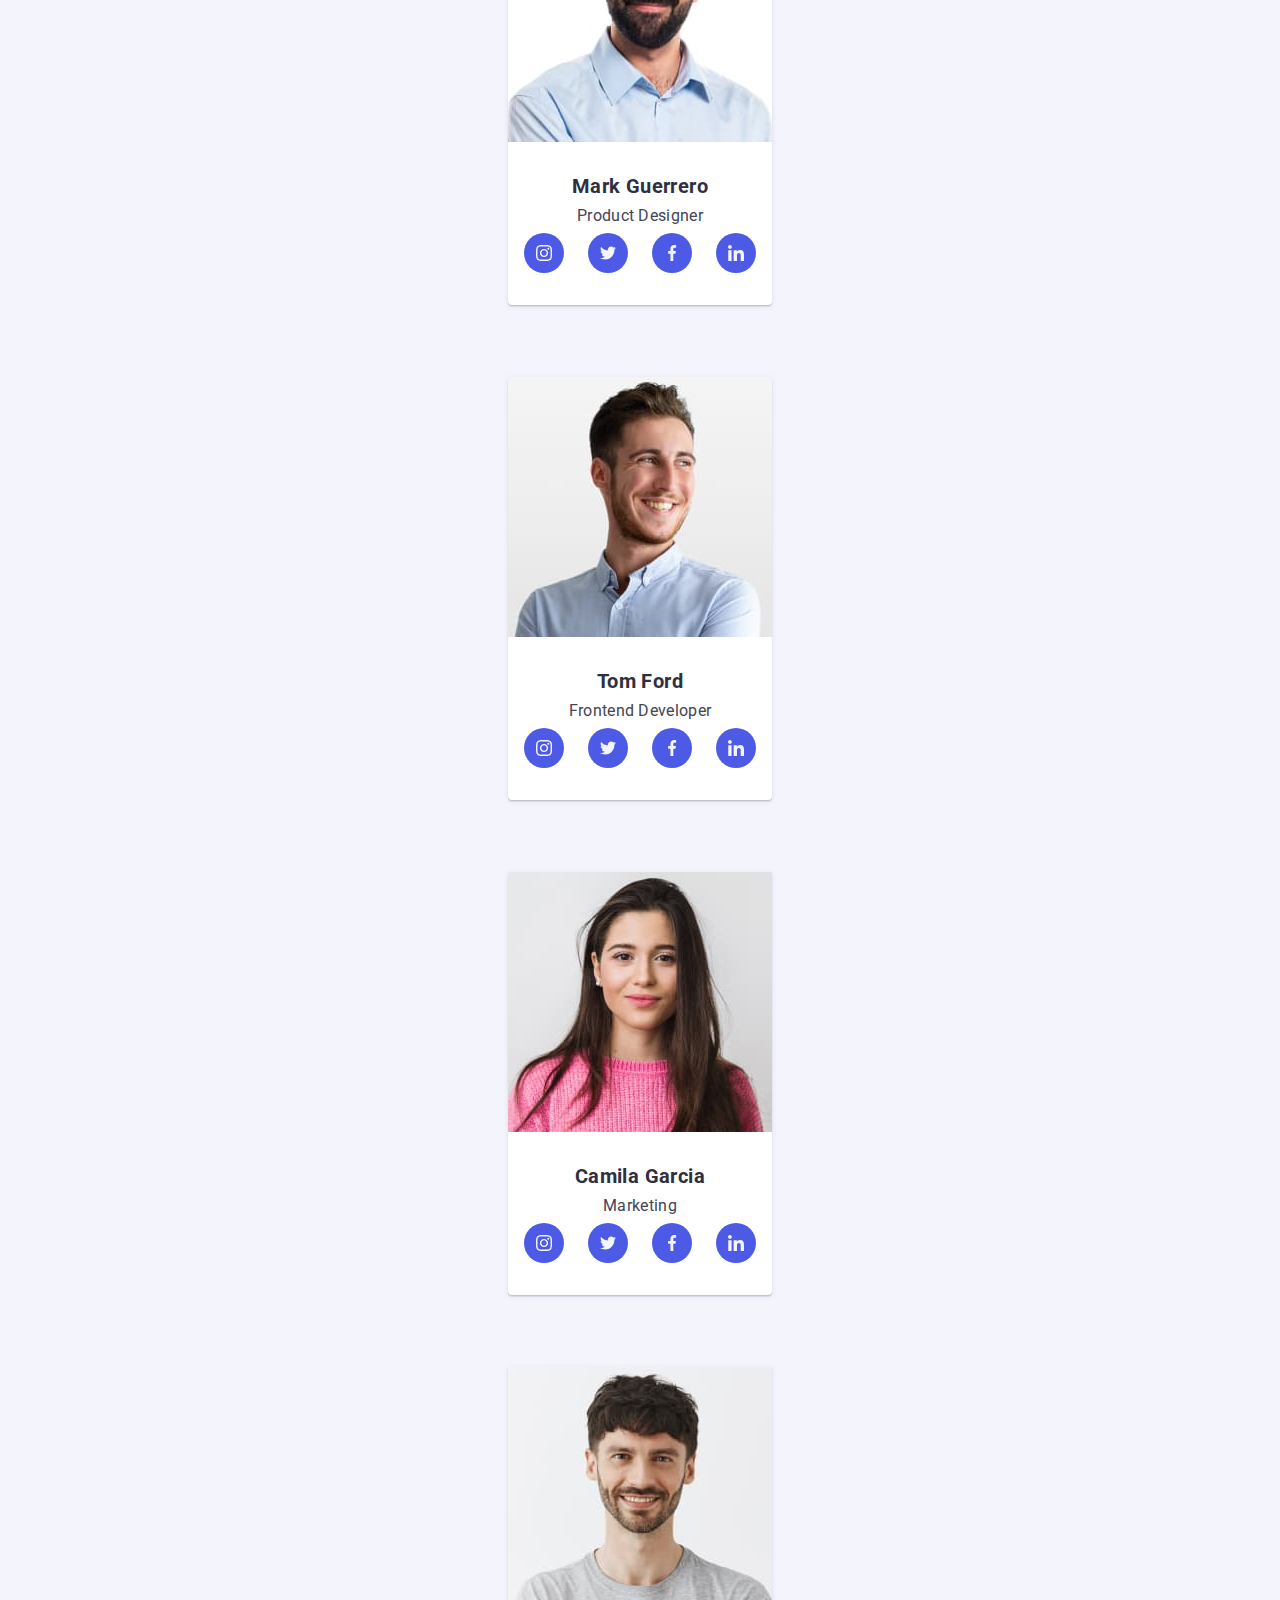
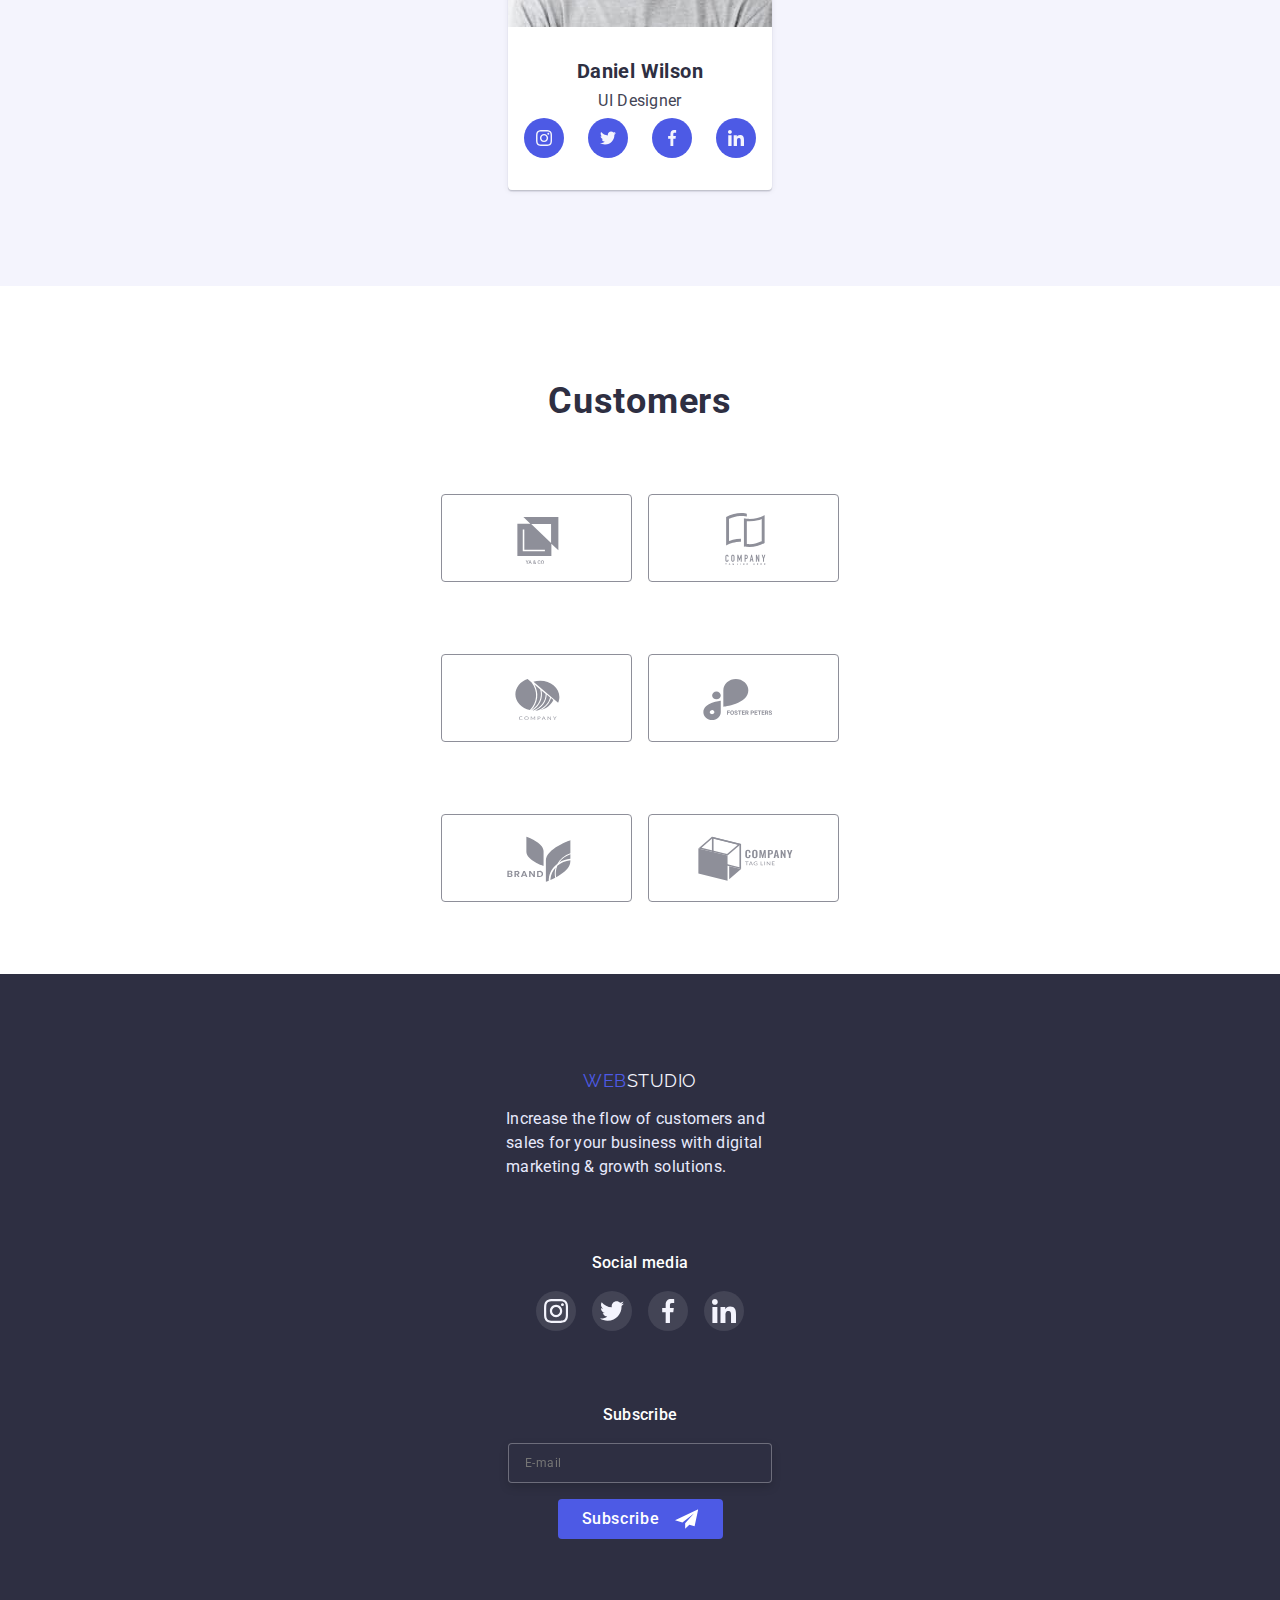
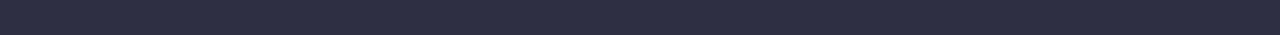
==== commit 5a34b3ef: "add @media screen and (min-width: 320px)" ====
--- a/index.html
+++ b/index.html
@@ -18,7 +18,7 @@
     <link rel="stylesheet" href="./css/styles.css" />
   </head>
   <body>
-    <!-- <header class="header">
+    <header class="header">
       <div class="header-container container">
         <nav class="header-nav">
           <a href="./index.html" class="header-logo"
@@ -52,18 +52,23 @@
             </li>
           </ul>
         </address>
+        <button type="button" class="menu-open-btn">
+          <svg class="menu-open-btn-icon" width="32" height="32">
+            <use href="./imeges/main-page/icons.svg#icon-charm_menu-hamburger"></use>
+          </svg>
+        </button>
       </div>
-    </header> -->
+    </header>
     <main>
-      <!-- <section class="hero section">
+      <section class="hero section">
         <div class="container">
           <h1 class="hero-title">Effective Solutions for Your Business</h1>
           <button class="hero-btn" type="button" data-modal-open>
             Order Service
           </button>
         </div>
-      </section> -->
-      <!-- <section class="feature section">
+      </section>
+      <section class="feature section">
         <div class="container">
           <h2 class="visually-hidden">Our Features</h2>
           <ul class="feature-list list">
@@ -119,8 +124,8 @@
             </li>
           </ul>
         </div>
-      </section> -->
-      <!-- <section class="gallery section">
+      </section>
+      <section class="gallery section">
         <div class="gallery-container container">
           <h2 class="section-title">What are we doing</h2>
           <ul class="gallery-list list">
@@ -153,7 +158,7 @@
             </li>
           </ul>
         </div>
-      </section> -->
+      </section>
       <section class="team section">
         <div class="container">
           <h2 class="section-title">Our Team</h2>
--- a/css/styles.css
+++ b/css/styles.css
@@ -838,6 +838,68 @@
     padding-top: 96px;
   }
 
+  .menu-open-btn {
+    cursor: pointer;
+    width: 32px;
+    height: 32px;
+    background-color: var(--title-text-color);
+    margin-top: 24px;
+    margin-right: 24px;
+    margin-bottom: 24px;
+    transition-property: background-color;
+    transition-duration: 250ms;
+    transition-timing-function: cubic-bezier(0.4, 0, 0.2, 1);
+  }
+
+  .menu-open-btn-icon {
+    fill: #4d5ae5;
+  }
+
+  .header-list {
+    display: none;
+  }
+
+  .contacts-address {
+    display: none;
+  }
+
+  .hero-title {
+    max-width: 318px;
+    font-size: 36px;
+    line-height: 1.11;
+  }
+
+  .feature-card {
+    display: none;
+  }
+
+  .feature-list {
+    flex-direction: column;
+  }
+  .feature-item {
+    width: 396px;
+  }
+
+  .feature-item:not(:last-child) {
+    margin-right: 0;
+    margin-bottom: 72px;
+  }
+
+  .feature-title {
+    font-size: 36px;
+    line-height: 1.11;
+    text-align: center;
+    margin-top: 0;
+  }
+
+  .feature-text {
+    line-height: 1.5;
+  }
+
+  .gallery {
+    display: none;
+  }
+
   .team-list {
     flex-direction: column;
     justify-content: center;
@@ -849,13 +911,17 @@
     margin-right: 0;
   }
 
+  .customers {
+    padding-bottom: 0;
+  }
+
   .customers-list {
     flex-wrap: wrap;
     column-gap: 16px;
   }
 
   .customers-item {
-    flex-basis: calc((100% - 16px) / 2);
+    width: calc((100% - 16px) / 2);
   }
 
   .customers-item:not(:last-child) {
@@ -880,6 +946,7 @@
 
   .footer-text {
     margin-top: 16px;
+    max-width: 268px;
   }
 
   .footer-social {
@@ -905,6 +972,24 @@
 
   .footer-form-input {
     margin-bottom: 16px;
-    width: 396px;
+  }
+
+  .footer-form-submit {
+    margin: 0;
+  }
+
+  .filters {
+    padding-top: 48px;
+  }
+
+  .filters-list {
+    
+    
+  }
+
+  .project-list {
+    flex-direction: column;
+    column-gap: 0;
+    margin-top: 48px;
   }
 }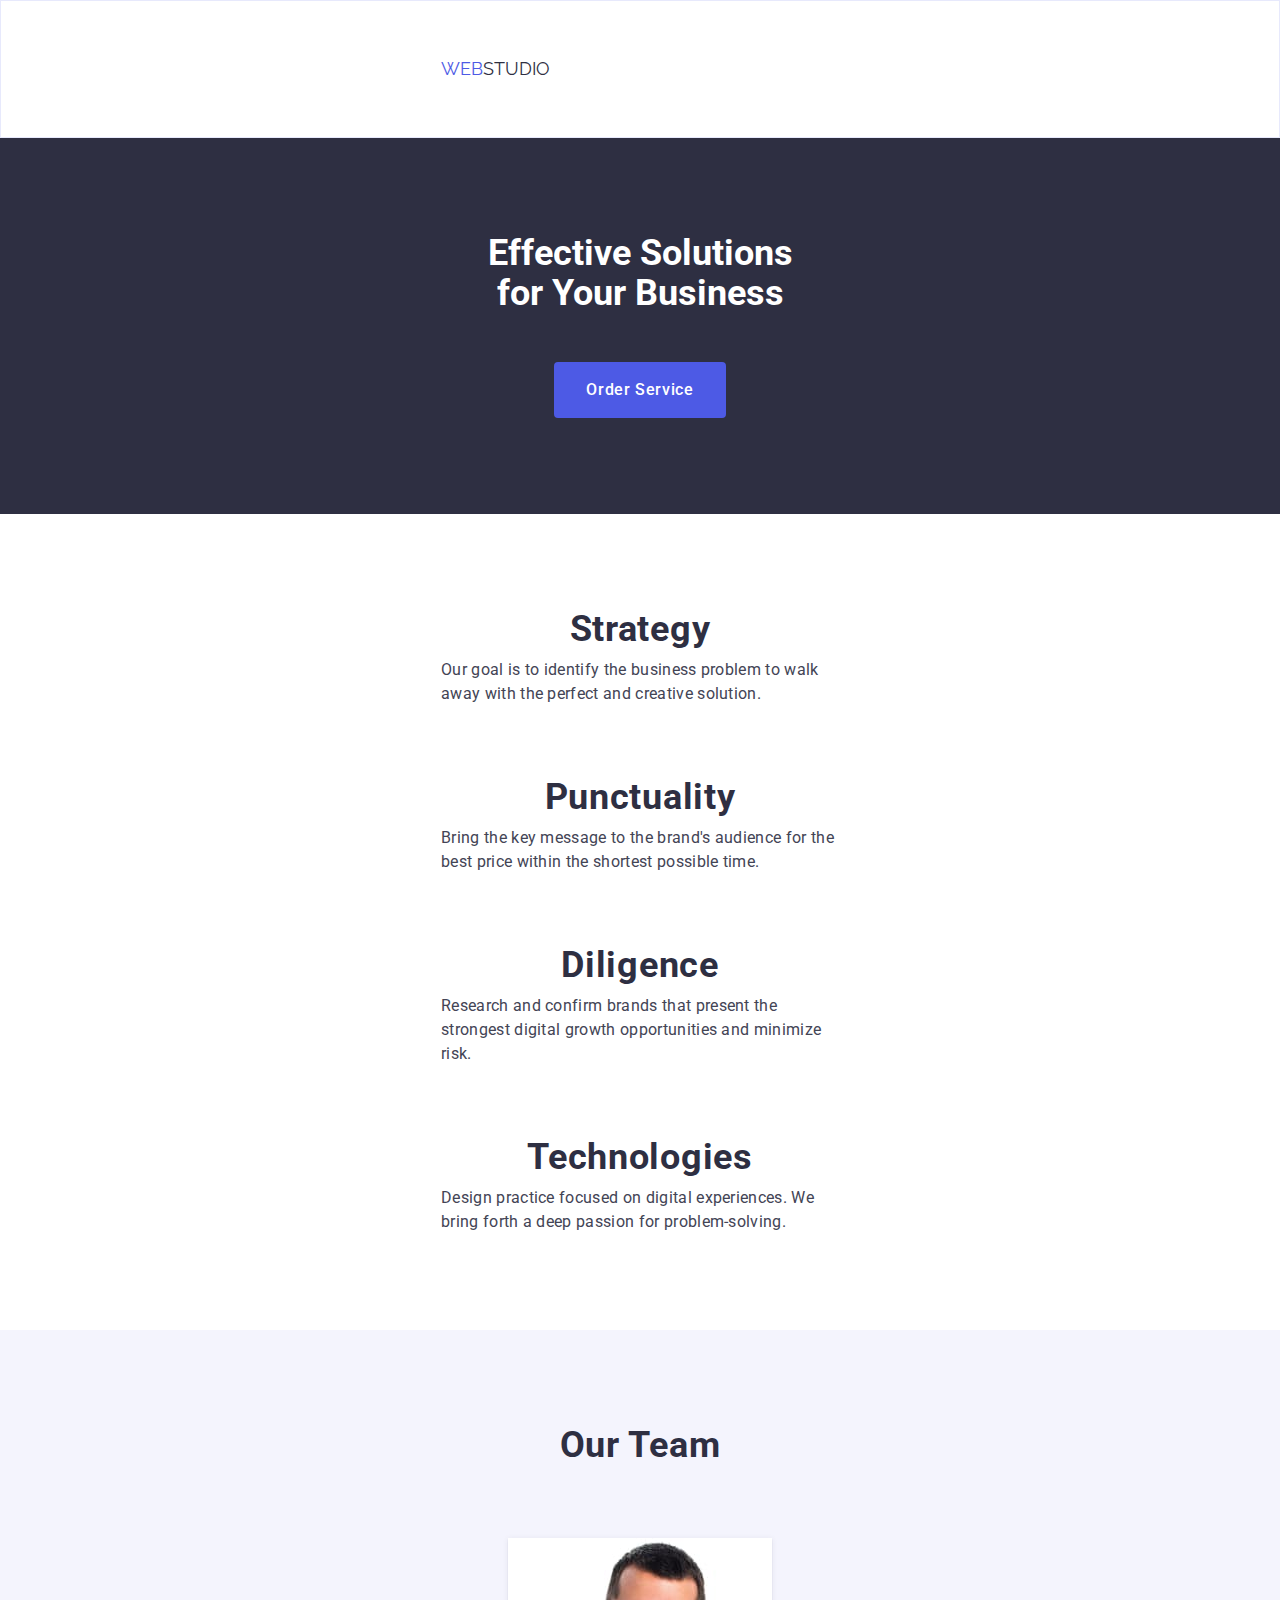
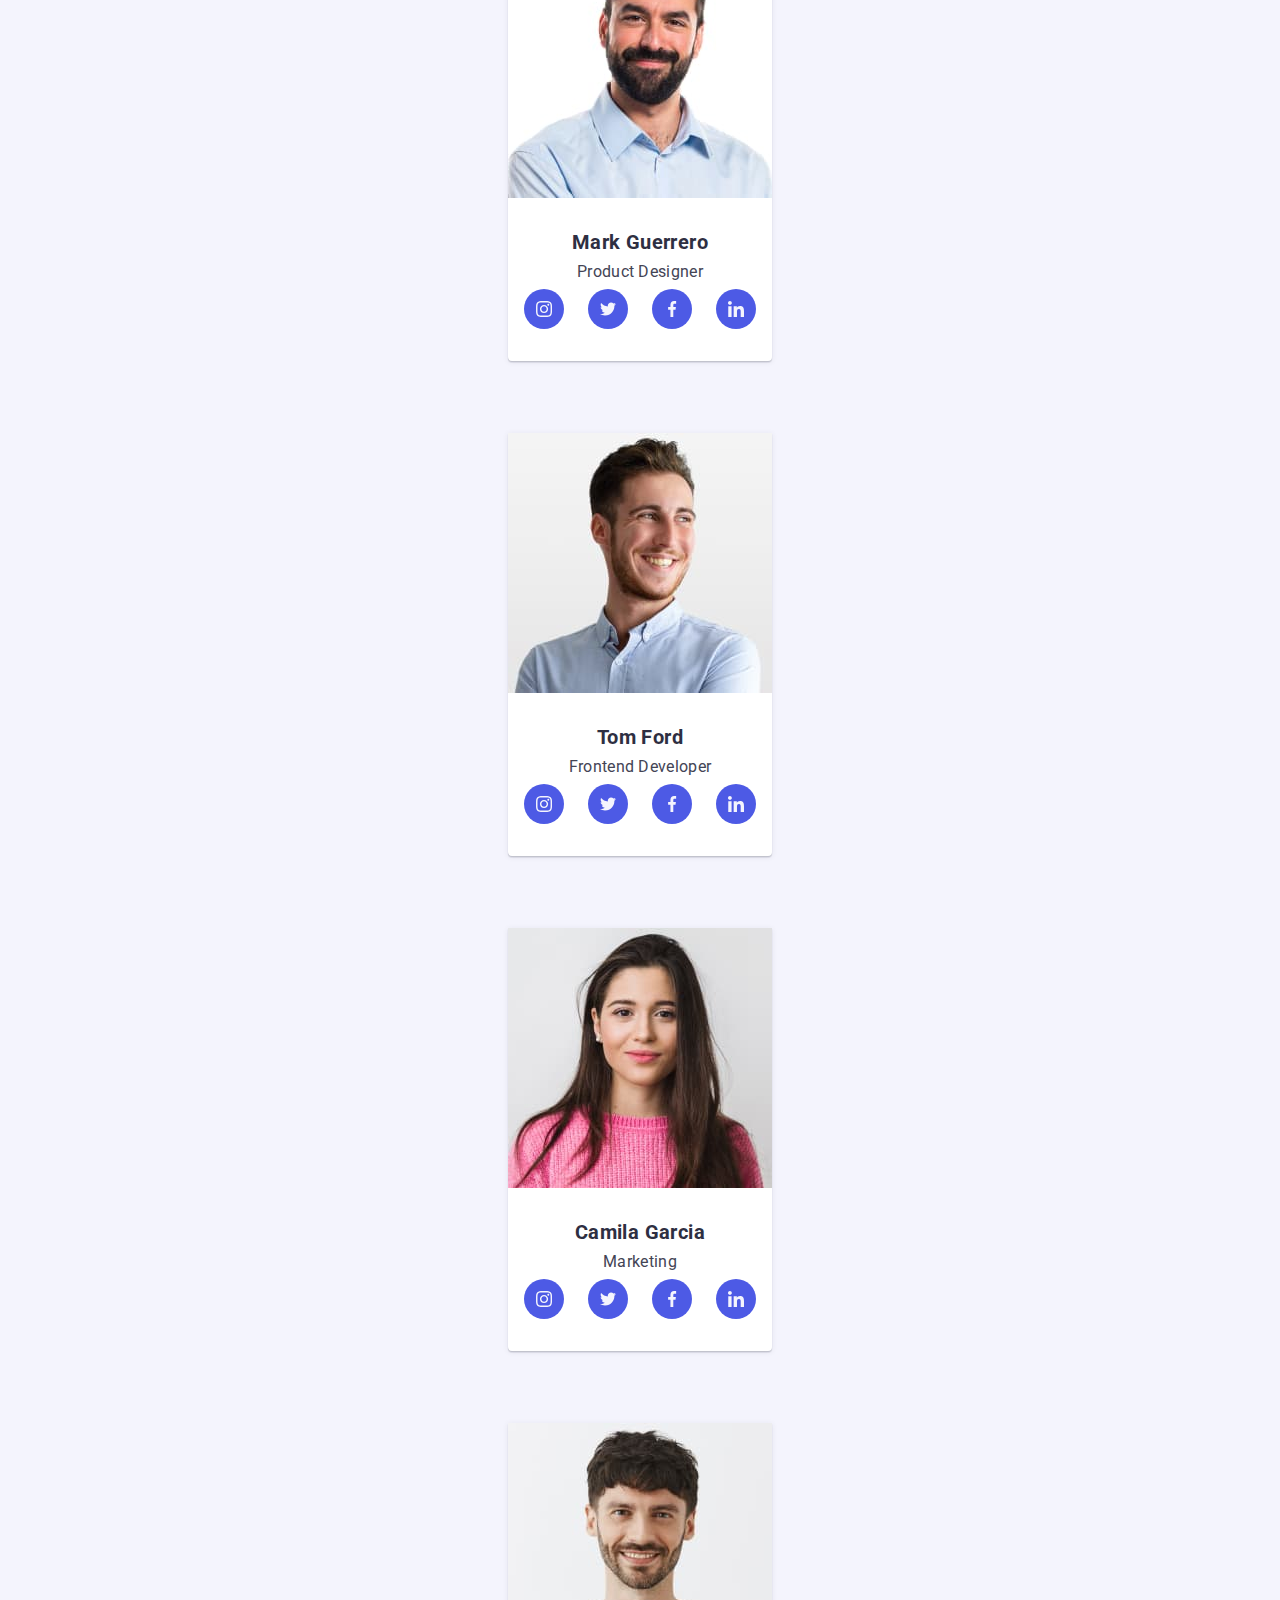
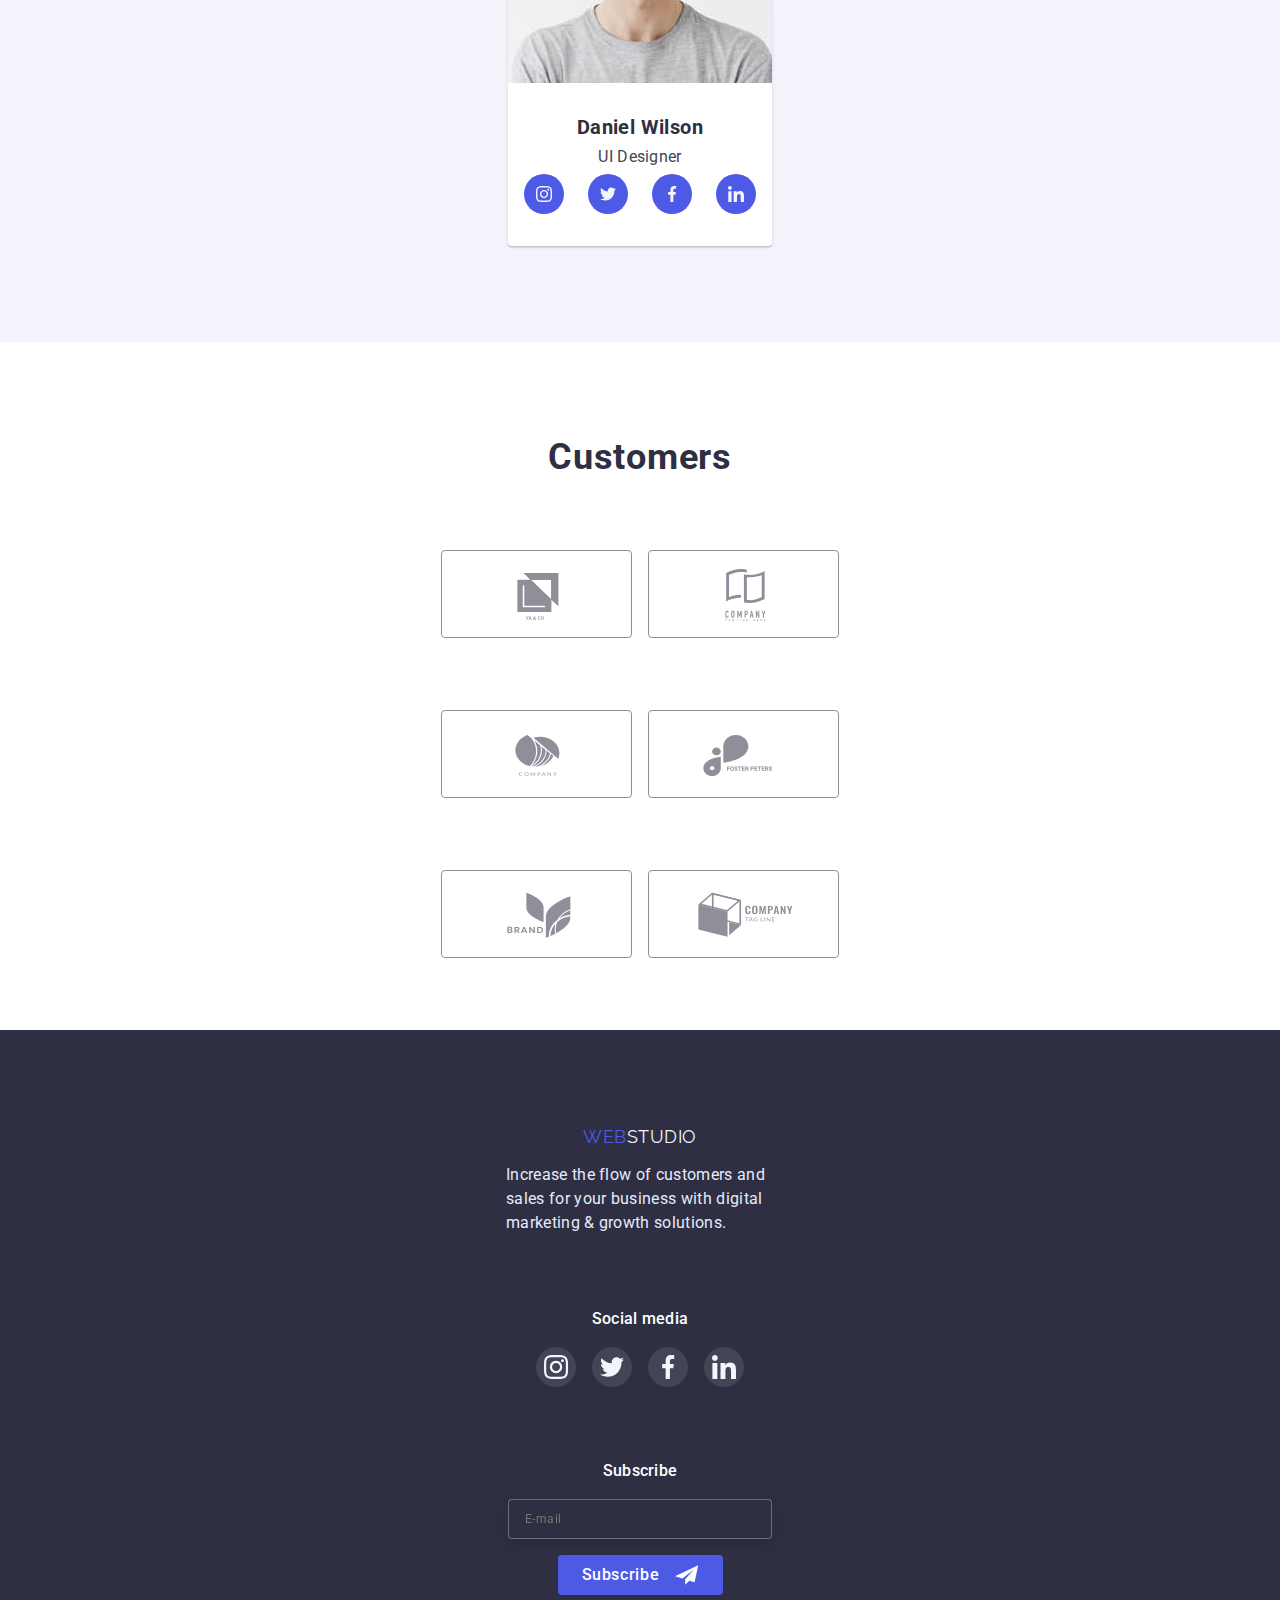
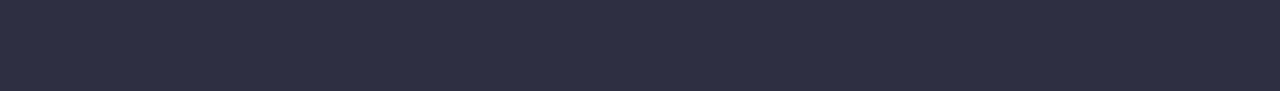
==== commit d4d98488: "add @media screen and (min-width: 768px)" ====
--- a/index.html
+++ b/index.html
@@ -16,6 +16,9 @@
       href="https://cdn.jsdelivr.net/npm/modern-normalize@1.1.0/modern-normalize.min.css"
     />
     <link rel="stylesheet" href="./css/styles.css" />
+    <link rel="stylesheet" href="./css/mobile.css" />
+    <link rel="stylesheet" href="./css/tablet.css" />
+    <link rel="stylesheet" href="./css/desktop.css" />
   </head>
   <body>
     <header class="header">
@@ -52,12 +55,88 @@
             </li>
           </ul>
         </address>
-        <button type="button" class="menu-open-btn">
-          <svg class="menu-open-btn-icon" width="32" height="32">
-            <use href="./imeges/main-page/icons.svg#icon-charm_menu-hamburger"></use>
+        <button type="button" class="menu-open-btn" data-menu-open>
+          <svg class="menu-open-btn-icon" width="32" height="22">
+            <use href="./imeges/main-page/icons.svg#icon-mob-menu-hamburger"></use>
           </svg>
         </button>
       </div>
+
+      <div class="mob-menu is-hidden" data-menu>
+        <div class="mob-container">
+          <button type="button" class="mob-menu-close-btn" data-menu-close>
+            <svg class="mob-menu-close-btn-icon" width="8" height="8">
+              <use href="./imeges/main-page/icons.svg#icon-close-black"></use>
+            </svg>
+          </button>
+          <nav>
+            <ul class="mob-menu-list list">
+              <li class="mob-menu-item">
+                <a class="mob-menu-link link" href="./index.html">Studio</a>
+              </li>
+              <li class="mob-menu-item">
+                <a class="mob-menu-link link" href="./portfolio.html">Portfolio</a>
+              </li>
+              <li class="mob-menu-item">
+                <a class="mob-menu-link link" href="#">Contacts</a>
+              </li>
+            </ul>
+          </nav>
+          <address class="mob-menu-address">
+            <ul class="contacts-mob-menu-list list">
+              <li class="contacts-mob-menu-item">
+                <a class="contacts-mob-menu-link link" href="tel:+110001111111"
+                  >+11(000)111-11-11</a
+                >
+              </li>
+              <li class="contacts-mob-menu-item">
+                <a class="contacts-mob-menu-link-second link" href="mailto:info@devstudio.com"
+                  >info@devstudio.com</a
+                >
+              </li>
+            </ul>
+          </address>
+          <div class="mob-menu-social">
+            <ul class="mob-menu-social-list list">
+              <li class="mob-menu-social-item">
+                <a href="#" class="mob-menu-social-link link">
+                  <svg class="mob-menu-social-icon" width="24" height="24">
+                    <use
+                      href="./imeges/main-page/icons.svg#icon-instagram-2 "
+                    ></use>
+                  </svg>
+                </a>
+              </li>
+              <li class="mob-menu-social-item">
+                <a href="#" class="mob-menu-social-link link">
+                  <svg class="mob-menu-social-icon" width="24" height="24">
+                    <use href="./imeges/main-page/icons.svg#icon-twitter-1"></use>
+                  </svg>
+                </a>
+              </li>
+              <li class="mob-menu-social-item">
+                <a href="#" class="mob-menu-social-link link">
+                  <svg class="mob-menu-social-icon" width="24" height="24">
+                    <use
+                      href="./imeges/main-page/icons.svg#icon-facebook-1"
+                    ></use>
+                  </svg>
+                </a>
+              </li>
+              <li class="mob-menu-social-item">
+                <a href="#" class="mob-menu-social-link link">
+                  <svg class="mob-menu-social-icon" width="24" height="24">
+                    <use
+                      href="./imeges/main-page/icons.svg#icon-linkedin-1"
+                    ></use>
+                  </svg>
+                </a>
+              </li>
+            </ul>
+          </div>
+        </div>
+      </div>
+
     </header>
     <main>
       <section class="hero section">
@@ -132,6 +211,7 @@
             <li class="gallery-item">
               <img
                 class="gallery-img"
+                srcset="./imeges/main-page/monitor-2x.jpg 2x"
                 src="./imeges/main-page/monitor.jpg"
                 alt="monitor"
                 width="360"
@@ -141,6 +221,7 @@
             <li class="gallery-item">
               <img
                 class="gallery-img"
+                srcset="./imeges/main-page/screen-2x.jpg 2x"
                 src="./imeges/main-page/screen.jpg"
                 alt="screen"
                 width="360"
@@ -150,6 +231,7 @@
             <li class="gallery-item">
               <img
                 class="gallery-img"
+                srcset="./imeges/main-page/phone-2x.jpg 2x"
                 src="./imeges/main-page/phone.jpg"
                 alt="phone"
                 width="360"
@@ -164,13 +246,18 @@
           <h2 class="section-title">Our Team</h2>
           <ul class="team-list list">
             <li class="team-item">
-              <img
-                class="team-img"
-                src="./imeges/main-page/photo_1.jpg"
-                alt="Mark Guerrero"
-                width="264"
-                height="260"
-              />
+              <picture>
+                <source srcset="./imeges/main-page/photo-1.jpg 1x, ./imeges/main-page/photo-1-2x.jpg 2x" media="(min-width: 1200px)"/>
+                <source srcset="./imeges/main-page/tablet/photo-1-tab.jpg 1x, ./imeges/main-page/tablet/photo-1-tab-2x.jpg 2x" media="(min-width: 768px)"/>
+                <source srcset="./imeges/main-page/mobile/photo-1-mob.jpg 1x, ./imeges/main-page/mobile/photo-1-mob-2x.jpg 2x" media="(min-width: 320px)"/>
+                <img
+                  class="team-img"
+                  src="./imeges/main-page/photo-1.jpg"
+                  alt="Mark Guerrero"
+                  width="264"
+                  height="260"
+                />
+              </picture>
               <h3 class="team-suptitle section-suptitle">Mark Guerrero</h3>
               <p class="team-text section-text">Product Designer</p>
               <ul class="team-social-list list">
@@ -213,13 +300,18 @@
               </ul>
             </li>
             <li class="team-item">
-              <img
-                class="team-img"
-                src="./imeges/main-page/photo_2.jpg"
-                alt="Tom Ford"
-                width="264"
-                height="260"
-              />
+              <picture>
+                <source srcset="./imeges/main-page/photo-2.jpg 1x, ./imeges/main-page/photo-2-2x.jpg 2x" media="(min-width: 1200px)"/>
+                <source srcset="./imeges/main-page/tablet/photo-2-tab.jpg 1x, ./imeges/main-page/tablet/photo-2-tab-2x.jpg 2x" media="(min-width: 768px)"/>
+                <source srcset="./imeges/main-page/mobile/photo-2-mob.jpg 1x, ./imeges/main-page/mobile/photo-2-mob-2x.jpg 2x" media="(min-width: 320px)"/>
+                <img
+                  class="team-img"
+                  src="./imeges/main-page/photo-2.jpg"
+                  alt="Tom Ford"
+                  width="264"
+                  height="260"
+                />
+              </picture>
               <h3 class="team-suptitle section-suptitle">Tom Ford</h3>
               <p class="team-text section-text">Frontend Developer</p>
               <ul class="team-social-list list">
@@ -262,13 +354,18 @@
               </ul>
             </li>
             <li class="team-item">
-              <img
-                class="team-img"
-                src="./imeges/main-page/photo_3.jpg"
-                alt="Camila Garcia"
-                width="264"
-                height="260"
-              />
+              <picture> 
+                <source srcset="./imeges/main-page/photo-3.jpg 1x, ./imeges/main-page/photo-3-2x.jpg 2x" media="(min-width: 1200px)"/>
+                <source srcset="./imeges/main-page/tablet/photo-3-tab.jpg 1x, ./imeges/main-page/tablet/photo-3-tab-2x.jpg 2x" media="(min-width: 768px)"/>
+                <source srcset="./imeges/main-page/mobile/photo-3-mob.jpg 1x, ./imeges/main-page/mobile/photo-3-mob-2x.jpg 2x" media="(min-width: 320px)"/>
+                <img
+                  class="team-img"
+                  src="./imeges/main-page/photo-3.jpg"
+                  alt="Camila Garcia"
+                  width="264"
+                  height="260"
+                />
+              </picture> 
               <h3 class="team-suptitle section-suptitle">Camila Garcia</h3>
               <p class="team-text section-text">Marketing</p>
               <ul class="team-social-list list">
@@ -311,13 +408,18 @@
               </ul>
             </li>
             <li class="team-item">
-              <img
-                class="team-img"
-                src="./imeges/main-page/photo_4.jpg"
-                alt="Daniel Wilson"
-                width="264"
-                height="260"
-              />
+              <picture> 
+                <source srcset="./imeges/main-page/photo-4.jpg 1x, ./imeges/main-page/photo-4-2x.jpg 2x" media="(min-width: 1200px)"/>
+                <source srcset="./imeges/main-page/tablet/photo-4-tab.jpg 1x, ./imeges/main-page/tablet/photo-4-tab-2x.jpg 2x" media="(min-width: 768px)"/>
+                <source srcset="./imeges/main-page/mobile/photo-4-mob.jpg 1x, ./imeges/main-page/mobile/photo-4-mob-2x.jpg 2x" media="(min-width: 320px)"/>
+                <img
+                  class="team-img"
+                  src="./imeges/main-page/photo-4.jpg"
+                  alt="Daniel Wilson"
+                  width="264"
+                  height="260"
+                />
+              </picture> 
               <h3 class="team-suptitle section-suptitle">Daniel Wilson</h3>
               <p class="team-text section-text">UI Designer</p>
               <ul class="team-social-list list">
@@ -575,5 +677,6 @@
     </div>
 
     <script src="./js/modal.js"></script>
+    <script src="./js/menu.js"></script>
   </body>
 </html>
--- a/css/styles.css
+++ b/css/styles.css
@@ -42,6 +42,10 @@
   text-decoration: none;
   line-height: 1.5;
   letter-spacing: 0.02em;
+}
+
+.no-scroll {
+  overflow: hidden;
 }
 
 .section {
@@ -828,6 +832,8 @@
   transform: translateY(0);
 }
 
+
+
 @media screen and (min-width: 320px) {
   .container {
     max-width: 428px;
@@ -838,158 +844,394 @@
     padding-top: 96px;
   }
 
+  .header {
+    padding-top: 24px;
+    padding-bottom: 24px;
+  }
+
+  .header-list {
+    display: none;
+  }
+
+  .contacts-address {
+    display: none;
+  }
+
+  .header-logo {
+    margin-right: 0;
+  }
+
   .menu-open-btn {
     cursor: pointer;
     width: 32px;
-    height: 32px;
-    background-color: var(--title-text-color);
-    margin-top: 24px;
-    margin-right: 24px;
-    margin-bottom: 24px;
+    height: 22px;
+    background-color: transparent;
+    display: block;
+    border: none;
+    padding: 0;
+    line-height: 0;
+  }
+
+  .menu-open-btn-icon {
+    stroke: black;
+  }
+
+  .mob-menu {
+    position: fixed;
+    top: 0;
+    left: 0;
+    width: 100%;
+    height: 100%;
+    max-height: 796px;
+    background-color: #ffffff;
+    transition: visibility, opacity var(--footer-text-color);
+    transition-duration: 250ms;
+    transition-timing-function: cubic-bezier(0.4, 0, 0.2, 1);
+  }
+
+  .mob-menu.is-hidden {
+    opacity: 0;
+    visibility: hidden;
+    pointer-events: none;
+  }
+  
+  .mob-container {
+    position: absolute;
+    top: 50%;
+    left: 50%;
+    transform: translate(-50%, -50%);
+    min-width: 320px;
+    height: 100%;
+    padding: 40px;
+    background: #ffffff;
+    border-radius: 4px;
+    margin: 0 auto;
+  }
+
+  .mob-menu-close-btn {
+    position: absolute;
+    right: 40px;
+    top: 40px;
+    display: flex;
+    justify-content: center;
+    align-items: center;
+    cursor: pointer;
+    width: 24px;
+    height: 24px;
+    border-radius: 50%;
+    background-color: var(--footer-text-color);
+    padding: 0;
+    border: 1px solid rgba(0, 0, 0, 0.1);
     transition-property: background-color;
     transition-duration: 250ms;
     transition-timing-function: cubic-bezier(0.4, 0, 0.2, 1);
   }
-
-  .menu-open-btn-icon {
-    fill: #4d5ae5;
+  
+  .mob-menu-close-btn:hover,
+  .mob-menu-close-btn:focus {
+    background-color: #404bbf;
+  }
+  
+  .mob-menu-close-btn-icon {
+    transition: fill var(--footer-text-color);
+    transition-property: fill;
+    transition-duration: 250ms;
+    transition-timing-function: cubic-bezier(0.4, 0, 0.2, 1);
+  }
+
+  .mob-menu-close-btn:hover .mob-menu-close-btn-icon,
+  .mob-menu-close-btn:focus .mob-menu-close-btn-icon {
+    fill: var(--title-text-color);
+  }
+
+  .mob-menu-list {
+    flex-direction: column;
+    align-items: flex-start;
+    gap: 24px;
+    margin-top: 28px;
+  }
+
+  .mob-menu-link {
+    font-weight: 700;
+    font-size: 32px;
+    line-height: 1.11;
+    text-transform: capitalize;
+    color: #2E2F42;
+    transition-property: color;
+    transition-duration: 250ms;
+    transition-timing-function: cubic-bezier(0.4, 0, 0.2, 1);
+  }
+
+  .mob-menu-link:hover,
+  .mob-menu-link:focus {
+    color: #4D5AE5;
+  }
+
+  .mob-menu-address {
+    font-style: normal;
+    margin-bottom: 48px;
+    margin-top: 180px;
+  }
+
+  .contacts-mob-menu-list {
+    flex-direction: column;
+    align-items: flex-start;
+  }
+
+  .contacts-mob-menu-item {
+    margin-bottom: 40px;
+  }
+
+  .contacts-mob-menu-link {
+    font-weight: 600;
+    font-size: 24px;
+    line-height: 1.11;
+    letter-spacing: 0.02em;
+    color: #4D5AE5;
+  }
+
+  .contacts-mob-menu-link-second {
+    font-weight: 500;
+    font-size: 20px;
+    line-height: 1.2;
+    letter-spacing: 0.02em;
+    color: #434455;
+  }
+
+  .mob-menu-social {
+    display: flex;
+    justify-content: space-between;
+  }
+
+  .mob-menu-social-item {
+    width: 40px;
+    height: 40px;
+  }
+
+  .mob-menu-social-item:not(:last-child) {
+    margin-right: 24px;
+  }
+
+  .mob-menu-social-link {
+    width: 100%;
+    height: 100%;
+    background-color: #4D5AE5;
+    display: flex;
+    align-items: center;
+    justify-content: center;
+    border-radius: 50%;
+    transition-property: background-color;
+    transition-duration: 250ms;
+    transition-timing-function: cubic-bezier(0.4, 0, 0.2, 1);
+  }
+
+  .mob-menu-social-link:hover,
+  .mob-menu-social-link:focus {
+    background-color: #404BBF;
+  }
+
+  .hero {
+    background-image: linear-gradient(
+      rgba(46, 47, 66, 0.7),
+      rgba(46, 47, 66, 0.7)
+      ), url(../imeges/main-page/mobile/Dark-bg-mob.jpg);
+  }
+
+  .hero-title {
+      max-width: 318px;
+      font-size: 36px;
+      line-height: 1.11;
+  }
+
+  .modal {
+      max-width: 320px;
+      padding: 72px 16px 16px 16px;
+  }
+  
+  .modal-text {
+      font-size: 12px;
+      line-height: 1.33;
+  }
+
+  .modal-form-chek-desc {
+      font-size: 10px;
+      line-height: 1.1;
+  }
+  
+  .feature-card {
+      display: none;
+  }
+
+  .feature-list {
+      flex-direction: column;
+  }
+  .feature-item {
+      width: 100%;
+  }
+
+  .feature-item:not(:last-child) {
+      margin-right: 0;
+      margin-bottom: 72px;
+  }
+
+  .feature-title {
+      font-size: 36px;
+      line-height: 1.11;
+      text-align: center;
+      margin-top: 0;
+  }
+
+  .feature-text {
+      line-height: 1.5;
+  }
+
+  .gallery {
+      display: none;
+  }
+
+  .team-list {
+      flex-direction: column;
+      justify-content: center;
+      align-items: center;
+  }
+
+  .team-item:not(:last-child) {
+      margin-bottom: 72px;
+      margin-right: 0;
+  }
+
+  .customers {
+      padding-bottom: 0;
+  }
+
+  .customers-list {
+      flex-wrap: wrap;
+      column-gap: 16px;
+  }
+
+  .customers-item {
+      width: calc((100% - 16px) / 2);
+  }
+
+  .customers-item:not(:last-child) {
+      margin-right: 0;
+      margin-bottom: 72px;
+  }
+
+  .footer {
+      padding-top: 96px;
+      padding-bottom: 96px;
+  }
+
+  .footer-container {
+      align-items: center;
+      flex-direction: column;
+  }
+
+  .footer-logo-link {
+      display: flex;
+      justify-content: center;
+  }
+
+  .footer-text {
+      margin-top: 16px;
+      max-width: 268px;
+  }
+
+  .footer-social {
+      margin-top: 72px;
+      margin-bottom: 72px;
+      margin-left: 0;
+  }
+
+  .footer-strong {
+      display: flex;
+      text-align: center;
+      justify-content: center;
+  }
+
+  .footer-input {
+      margin-left: 0;
+      min-width: 288px;
+  }
+
+  .footer-form {
+      flex-direction: column;
+      align-items: center;
+  }
+
+  .footer-form-input {
+      margin-bottom: 16px;
+  }
+
+  .footer-form-submit {
+      margin: 0;
+  }
+
+  .filters {
+      padding-top: 48px;
+      padding-bottom: 48px;
+  }
+
+  .filters-item:not(:last-child) {
+      margin-bottom: 24px;
+      margin-right: 16px;
+  }
+
+  .filters-list {
+      flex-wrap: wrap;
+      justify-content: flex-start;
+  }
+
+  .project-list {
+      flex-direction: column;
+      column-gap: 0;
+      margin-top: 48px;
+  }
+}
+
+@media screen and (min-width: 768px) {
+  .container {
+    max-width: 780px;
+  }
+
+  .section {
+    padding-bottom: 96px;
+    padding-top: 96px;
   }
 
   .header-list {
+    display: flex;
+  }
+
+  .contacts-address {
+    display: flex;
+  }
+
+  .menu-open-btn {
     display: none;
   }
 
-  .contacts-address {
+  .mob-menu {
     display: none;
   }
-
-  .hero-title {
-    max-width: 318px;
-    font-size: 36px;
-    line-height: 1.11;
-  }
-
-  .feature-card {
+}
+
+@media screen and (min-width: 1200px) {
+  .container {
+    width: 1200px;
+  }
+
+  .section {
+    padding-bottom: 96px;
+    padding-top: 96px;
+  }
+
+  .menu-open-btn {
     display: none;
   }
 
-  .feature-list {
-    flex-direction: column;
-  }
-  .feature-item {
-    width: 396px;
-  }
-
-  .feature-item:not(:last-child) {
-    margin-right: 0;
-    margin-bottom: 72px;
-  }
-
-  .feature-title {
-    font-size: 36px;
-    line-height: 1.11;
-    text-align: center;
-    margin-top: 0;
-  }
-
-  .feature-text {
-    line-height: 1.5;
-  }
-
-  .gallery {
+  .mob-menu {
     display: none;
   }
-
-  .team-list {
-    flex-direction: column;
-    justify-content: center;
-    align-items: center;
-  }
-
-  .team-item:not(:last-child) {
-    margin-bottom: 72px;
-    margin-right: 0;
-  }
-
-  .customers {
-    padding-bottom: 0;
-  }
-
-  .customers-list {
-    flex-wrap: wrap;
-    column-gap: 16px;
-  }
-
-  .customers-item {
-    width: calc((100% - 16px) / 2);
-  }
-
-  .customers-item:not(:last-child) {
-    margin-right: 0;
-    margin-bottom: 72px;
-  }
-
-  .footer {
-    padding-top: 96px;
-    padding-bottom: 96px;
-  }
-
-  .footer-container {
-    align-items: center;
-    flex-direction: column;
-  }
-
-  .footer-logo-link {
-    display: flex;
-    justify-content: center;
-  }
-
-  .footer-text {
-    margin-top: 16px;
-    max-width: 268px;
-  }
-
-  .footer-social {
-    margin-top: 72px;
-    margin-bottom: 72px;
-    margin-left: 0;
-  }
-
-  .footer-strong {
-    display: flex;
-    text-align: center;
-    justify-content: center;
-  }
-
-  .footer-input {
-    margin-left: 0;
-  }
-
-  .footer-form {
-    flex-direction: column;
-    align-items: center;
-  }
-
-  .footer-form-input {
-    margin-bottom: 16px;
-  }
-
-  .footer-form-submit {
-    margin: 0;
-  }
-
-  .filters {
-    padding-top: 48px;
-  }
-
-  .filters-list {
-    
-    
-  }
-
-  .project-list {
-    flex-direction: column;
-    column-gap: 0;
-    margin-top: 48px;
-  }
 }--- a/css/mobile.css
+++ b/css/mobile.css
@@ -0,0 +1,327 @@
+@media screen and (min-width: 320px) {
+    .container {
+        max-width: 428px;
+    }
+
+    .section {
+        padding-bottom: 96px;
+        padding-top: 96px;
+    }
+
+    .menu-open-btn {
+        cursor: pointer;
+        width: 40px;
+        height: 40px;
+        background-color: transparent;
+        display: block;
+        padding: 0;
+        border: none;
+        margin-top: 24px;
+        margin-right: 24px;
+        margin-bottom: 24px;
+        transition-property: background-color;
+        transition-duration: 250ms;
+        transition-timing-function: cubic-bezier(0.4, 0, 0.2, 1);
+    }
+
+    .menu-open-btn-icon {
+        stroke: black;
+    }
+
+    .mob-menu {
+        position: fixed;
+        top: 0;
+        left: 0;
+        width: 100%;
+        height: 100%;
+        background-color: #ffffff;
+        transition: visibility, opacity var(--footer-text-color);
+        transition-duration: 250ms;
+        transition-timing-function: cubic-bezier(0.4, 0, 0.2, 1);
+    }
+
+    .mob-menu.is-hidden {
+        opacity: 0;
+        visibility: hidden;
+        pointer-events: none;
+    }
+    
+    .mob-container {
+        position: absolute;
+        top: 50%;
+        left: 50%;
+        transform: translate(-50%, -50%);
+        width: 320px;
+        height: 100%;
+        padding: 40px;
+        background: #ffffff;
+        border-radius: 4px;
+        margin: 0 auto;
+        border: 4px solid green;
+    }
+
+    .mob-menu-close-btn {
+        position: absolute;
+        right: 40px;
+        top: 40px;
+        display: flex;
+        justify-content: center;
+        align-items: center;
+        cursor: pointer;
+        width: 24px;
+        height: 24px;
+        border-radius: 50%;
+        background-color: var(--footer-text-color);
+        border: 1px solid rgba(0, 0, 0, 0.1);
+        transition-property: background-color;
+        transition-duration: 250ms;
+        transition-timing-function: cubic-bezier(0.4, 0, 0.2, 1);
+    }
+    
+    .mob-menu-close-btn:hover,
+    .mob-menu-close-btn:focus {
+        background-color: #404bbf;
+    }
+    
+    .mob-menu-close-btn-icon {
+        transition: fill var(--footer-text-color);
+        transition-property: fill;
+        transition-duration: 250ms;
+        transition-timing-function: cubic-bezier(0.4, 0, 0.2, 1);
+    }
+
+    .mob-menu-close-btn:hover .mob-menu-close-btn-icon,
+    .mob-menu-close-btn:focus .mob-menu-close-btn-icon {
+        fill: var(--title-text-color);
+    }
+
+    .mob-menu-list {
+        flex-direction: column;
+        align-items: flex-start;
+        gap: 16px;
+        margin-top: 24px;
+    }
+
+    .mob-menu-link {
+        font-size: 20px;
+        line-height: 1.11;
+        text-transform: capitalize;
+        color: #2E2F42;
+    }
+
+    .mob-menu-link:hover,
+    .mob-menu-link:focus {
+        color: #4D5AE5;
+    }
+
+    .mob-menu-address {
+        font-style: normal;
+        margin-bottom: 48px;
+        margin-top: 40px;
+    }
+
+    .contacts-mob-menu-list {
+        flex-direction: column;
+        align-items: flex-start;
+    }
+
+    .contacts-mob-menu-item {
+        margin-bottom: 40px;
+    }
+
+    .contacts-mob-menu-link {
+        font-size: 24px;
+        line-height: 1.11;
+        letter-spacing: 0.02em;
+        color: #4D5AE5;
+    }
+
+    .contacts-mob-menu-link-second {
+        font-size: 20px;
+        line-height: 1.2;
+        letter-spacing: 0.02em;
+        color: #434455;
+    }
+
+    .mob-menu-social {
+        display: flex;
+        justify-content: space-between;
+    }
+
+    .mob-menu-social-item {
+        width: 40px;
+        height: 40px;
+    }
+
+    .mob-menu-social-item:not(:last-child) {
+        margin-right: 24px;
+    }
+
+    .mob-menu-social-link {
+        width: 100%;
+        height: 100%;
+        background-color: #4D5AE5;
+        display: flex;
+        align-items: center;
+        justify-content: center;
+        border-radius: 50%;
+        transition-property: background-color;
+        transition-duration: 250ms;
+        transition-timing-function: cubic-bezier(0.4, 0, 0.2, 1);
+    }
+
+    .mob-menu-social-link:hover,
+    .mob-menu-social-link:focus {
+        background-color: #404BBF;
+    }
+
+    .header-list {
+        display: none;
+    }
+
+    .contacts-address {
+        display: none;
+    }
+
+    .hero {
+        background-image: linear-gradient(
+            rgba(46, 47, 66, 0.7),
+            rgba(46, 47, 66, 0.7)
+        ), url(../imeges/main-page/mobile/Dark-bg-mob.jpg);
+    }
+
+    .hero-title {
+        max-width: 318px;
+        font-size: 36px;
+        line-height: 1.11;
+    }
+
+    .feature-card {
+        display: none;
+    }
+
+    .feature-list {
+        flex-direction: column;
+    }
+    .feature-item {
+        width: 100%;
+    }
+
+    .feature-item:not(:last-child) {
+        margin-right: 0;
+        margin-bottom: 72px;
+    }
+
+    .feature-title {
+        font-size: 36px;
+        line-height: 1.11;
+        text-align: center;
+        margin-top: 0;
+    }
+
+    .feature-text {
+        line-height: 1.5;
+    }
+
+    .gallery {
+        display: none;
+    }
+
+    .team-list {
+        flex-direction: column;
+        justify-content: center;
+        align-items: center;
+    }
+
+    .team-item:not(:last-child) {
+        margin-bottom: 72px;
+        margin-right: 0;
+    }
+
+    .customers {
+        padding-bottom: 0;
+    }
+
+    .customers-list {
+        flex-wrap: wrap;
+        column-gap: 16px;
+    }
+
+    .customers-item {
+        width: calc((100% - 16px) / 2);
+    }
+
+    .customers-item:not(:last-child) {
+        margin-right: 0;
+        margin-bottom: 72px;
+    }
+
+    .footer {
+        padding-top: 96px;
+        padding-bottom: 96px;
+    }
+
+    .footer-container {
+        align-items: center;
+        flex-direction: column;
+    }
+
+    .footer-logo-link {
+        display: flex;
+        justify-content: center;
+    }
+
+    .footer-text {
+        margin-top: 16px;
+        max-width: 268px;
+    }
+
+    .footer-social {
+        margin-top: 72px;
+        margin-bottom: 72px;
+        margin-left: 0;
+    }
+
+    .footer-strong {
+        display: flex;
+        text-align: center;
+        justify-content: center;
+    }
+
+    .footer-input {
+        margin-left: 0;
+    }
+
+    .footer-form {
+        flex-direction: column;
+        align-items: center;
+    }
+
+    .footer-form-input {
+        margin-bottom: 16px;
+    }
+
+    .footer-form-submit {
+        margin: 0;
+    }
+
+    .filters {
+        padding-top: 48px;
+    }
+
+    .filters-item:not(:last-child) {
+        margin-bottom: 24px;
+        margin-right: 16px;
+    }
+
+    .filters-list {
+        flex-wrap: wrap;
+        justify-content: flex-start;
+    }
+
+    .project-list {
+        flex-direction: column;
+        column-gap: 0;
+        margin-top: 48px;
+    }
+}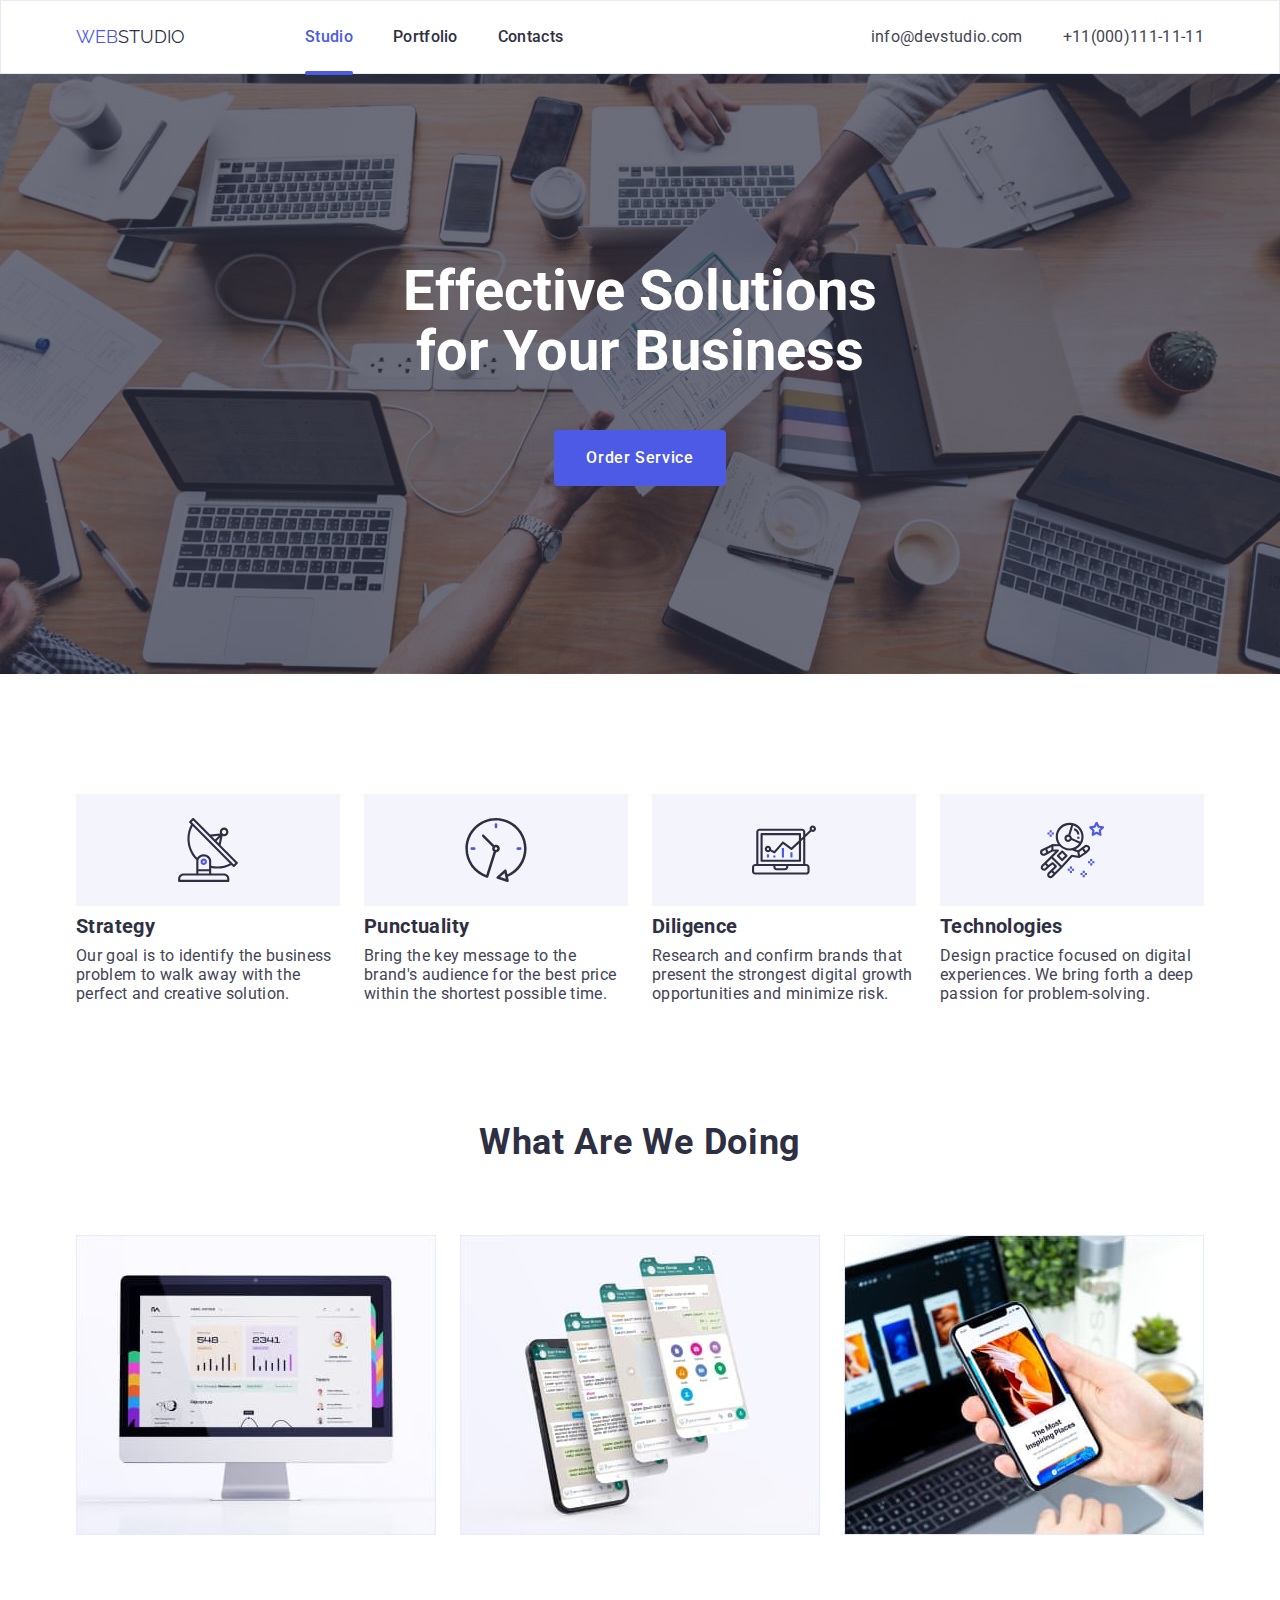
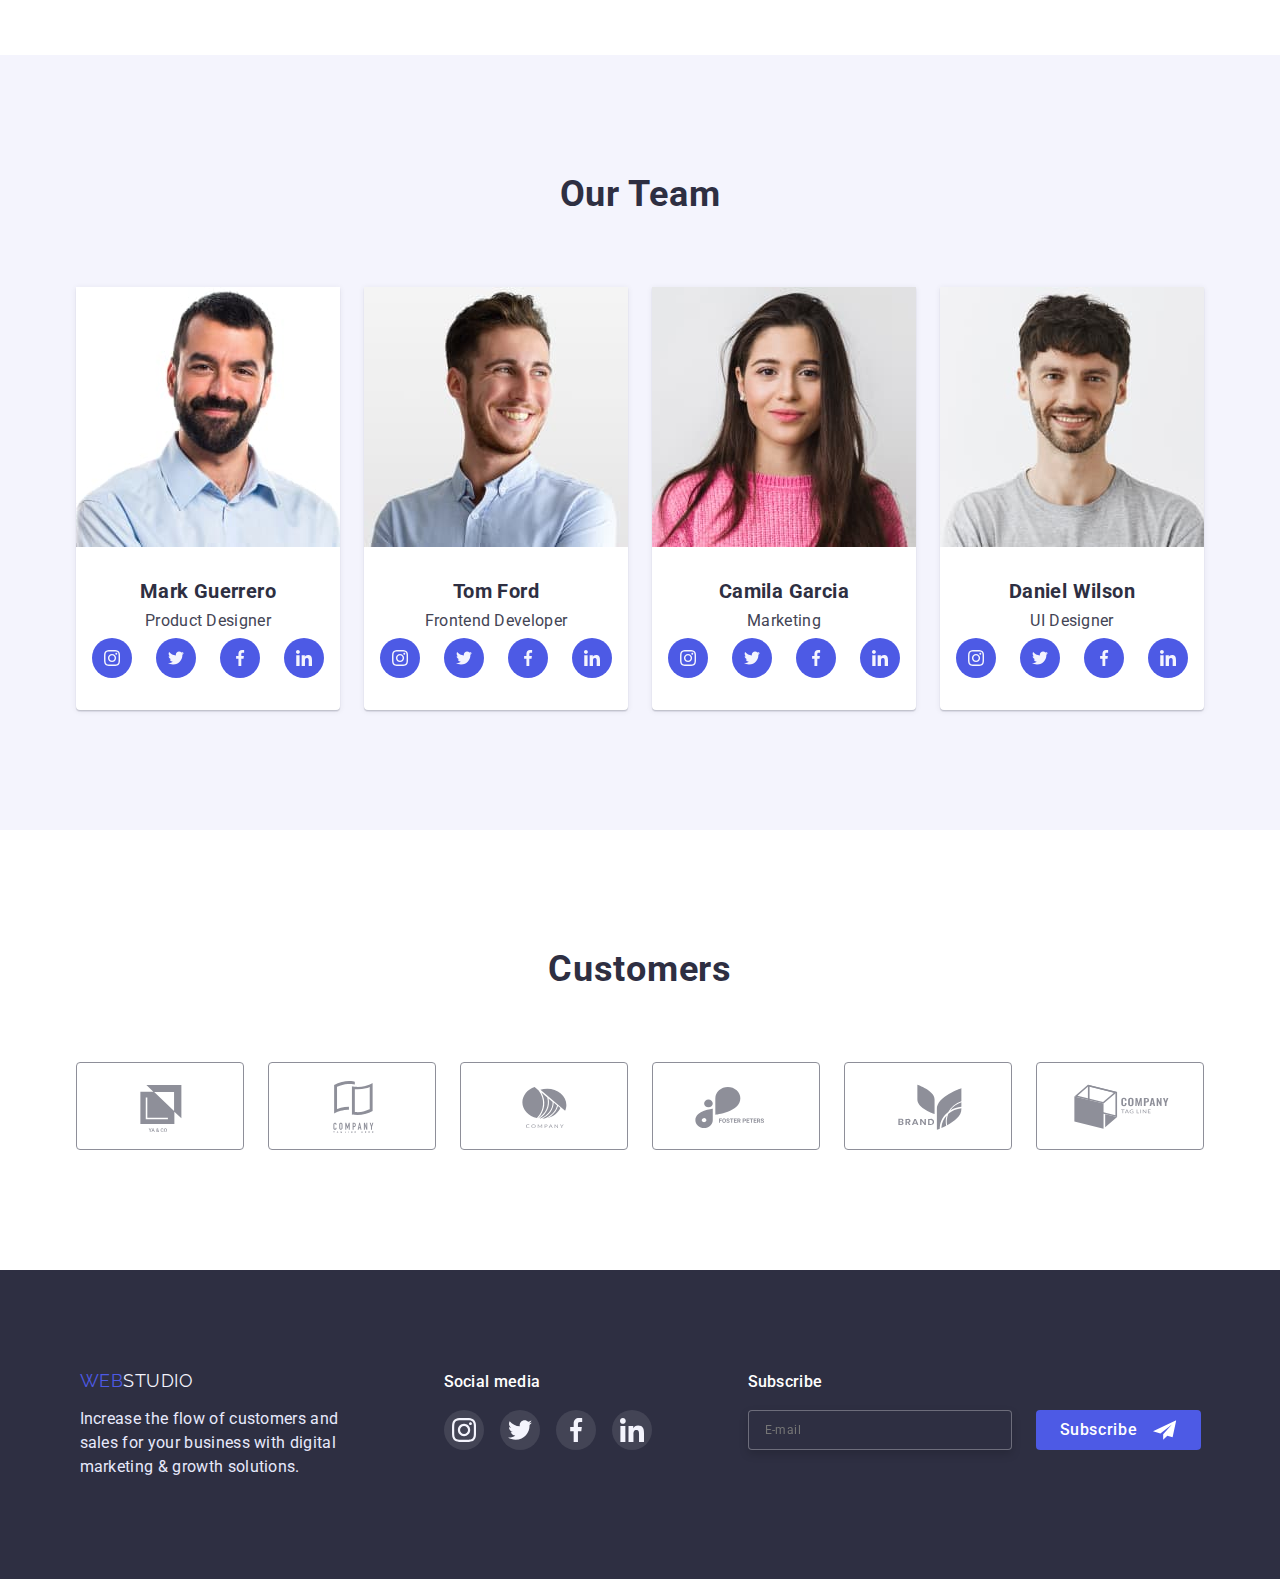
==== commit 3e403e67: "@media screen and (min-width: 428px) and (max-width: 767px)" ====
--- a/index.html
+++ b/index.html
@@ -56,7 +56,7 @@
           </ul>
         </address>
         <button type="button" class="menu-open-btn" data-menu-open>
-          <svg class="menu-open-btn-icon" width="32" height="22">
+          <svg class="menu-open-btn-icon" width="30" height="18">
             <use href="./imeges/main-page/icons.svg#icon-mob-menu-hamburger"></use>
           </svg>
         </button>
@@ -69,7 +69,7 @@
               <use href="./imeges/main-page/icons.svg#icon-close-black"></use>
             </svg>
           </button>
-          <nav>
+          <div>
             <ul class="mob-menu-list list">
               <li class="mob-menu-item">
                 <a class="mob-menu-link link" href="./index.html">Studio</a>
@@ -78,11 +78,11 @@
                 <a class="mob-menu-link link" href="./portfolio.html">Portfolio</a>
               </li>
               <li class="mob-menu-item">
-                <a class="mob-menu-link link" href="#">Contacts</a>
+                <a class="mob-menu-link link mob-menu-link-contacts" href="#">Contacts</a>
               </li>
             </ul>
-          </nav>
-          <address class="mob-menu-address">
+          </div>
+          <div class="mob-menu-address">
             <ul class="contacts-mob-menu-list list">
               <li class="contacts-mob-menu-item">
                 <a class="contacts-mob-menu-link link" href="tel:+110001111111"
@@ -95,7 +95,7 @@
                 >
               </li>
             </ul>
-          </address>
+          </div>
           <div class="mob-menu-social">
             <ul class="mob-menu-social-list list">
               <li class="mob-menu-social-item">
@@ -246,18 +246,14 @@
           <h2 class="section-title">Our Team</h2>
           <ul class="team-list list">
             <li class="team-item">
-              <picture>
-                <source srcset="./imeges/main-page/photo-1.jpg 1x, ./imeges/main-page/photo-1-2x.jpg 2x" media="(min-width: 1200px)"/>
-                <source srcset="./imeges/main-page/tablet/photo-1-tab.jpg 1x, ./imeges/main-page/tablet/photo-1-tab-2x.jpg 2x" media="(min-width: 768px)"/>
-                <source srcset="./imeges/main-page/mobile/photo-1-mob.jpg 1x, ./imeges/main-page/mobile/photo-1-mob-2x.jpg 2x" media="(min-width: 320px)"/>
-                <img
-                  class="team-img"
-                  src="./imeges/main-page/photo-1.jpg"
-                  alt="Mark Guerrero"
-                  width="264"
-                  height="260"
-                />
-              </picture>
+              <img
+                class="team-img"
+                srcset="./imeges/main-page/photo-1-2x.jpg 2x"
+                src="./imeges/main-page/photo-1.jpg"
+                alt="Mark Guerrero"
+                width="264"
+                height="260"
+              />
               <h3 class="team-suptitle section-suptitle">Mark Guerrero</h3>
               <p class="team-text section-text">Product Designer</p>
               <ul class="team-social-list list">
@@ -300,18 +296,14 @@
               </ul>
             </li>
             <li class="team-item">
-              <picture>
-                <source srcset="./imeges/main-page/photo-2.jpg 1x, ./imeges/main-page/photo-2-2x.jpg 2x" media="(min-width: 1200px)"/>
-                <source srcset="./imeges/main-page/tablet/photo-2-tab.jpg 1x, ./imeges/main-page/tablet/photo-2-tab-2x.jpg 2x" media="(min-width: 768px)"/>
-                <source srcset="./imeges/main-page/mobile/photo-2-mob.jpg 1x, ./imeges/main-page/mobile/photo-2-mob-2x.jpg 2x" media="(min-width: 320px)"/>
-                <img
-                  class="team-img"
-                  src="./imeges/main-page/photo-2.jpg"
-                  alt="Tom Ford"
-                  width="264"
-                  height="260"
-                />
-              </picture>
+              <img
+                class="team-img"
+                srcset="./imeges/main-page/photo-2-2x.jpg 2x" 
+                src="./imeges/main-page/photo-2.jpg"
+                alt="Tom Ford"
+                width="264"
+                height="260"
+              />
               <h3 class="team-suptitle section-suptitle">Tom Ford</h3>
               <p class="team-text section-text">Frontend Developer</p>
               <ul class="team-social-list list">
@@ -354,18 +346,14 @@
               </ul>
             </li>
             <li class="team-item">
-              <picture> 
-                <source srcset="./imeges/main-page/photo-3.jpg 1x, ./imeges/main-page/photo-3-2x.jpg 2x" media="(min-width: 1200px)"/>
-                <source srcset="./imeges/main-page/tablet/photo-3-tab.jpg 1x, ./imeges/main-page/tablet/photo-3-tab-2x.jpg 2x" media="(min-width: 768px)"/>
-                <source srcset="./imeges/main-page/mobile/photo-3-mob.jpg 1x, ./imeges/main-page/mobile/photo-3-mob-2x.jpg 2x" media="(min-width: 320px)"/>
-                <img
-                  class="team-img"
-                  src="./imeges/main-page/photo-3.jpg"
-                  alt="Camila Garcia"
-                  width="264"
-                  height="260"
-                />
-              </picture> 
+              <img
+                class="team-img"
+                srcset="./imeges/main-page/photo-3-2x.jpg 2x"
+                src="./imeges/main-page/photo-3.jpg"
+                alt="Camila Garcia"
+                width="264"
+                height="260"
+              />
               <h3 class="team-suptitle section-suptitle">Camila Garcia</h3>
               <p class="team-text section-text">Marketing</p>
               <ul class="team-social-list list">
@@ -408,18 +396,14 @@
               </ul>
             </li>
             <li class="team-item">
-              <picture> 
-                <source srcset="./imeges/main-page/photo-4.jpg 1x, ./imeges/main-page/photo-4-2x.jpg 2x" media="(min-width: 1200px)"/>
-                <source srcset="./imeges/main-page/tablet/photo-4-tab.jpg 1x, ./imeges/main-page/tablet/photo-4-tab-2x.jpg 2x" media="(min-width: 768px)"/>
-                <source srcset="./imeges/main-page/mobile/photo-4-mob.jpg 1x, ./imeges/main-page/mobile/photo-4-mob-2x.jpg 2x" media="(min-width: 320px)"/>
-                <img
-                  class="team-img"
-                  src="./imeges/main-page/photo-4.jpg"
-                  alt="Daniel Wilson"
-                  width="264"
-                  height="260"
-                />
-              </picture> 
+              <img
+                class="team-img"
+                srcset="./imeges/main-page/photo-4-2x.jpg 2x"
+                src="./imeges/main-page/photo-4.jpg"
+                alt="Daniel Wilson"
+                width="264"
+                height="260"
+              /> 
               <h3 class="team-suptitle section-suptitle">Daniel Wilson</h3>
               <p class="team-text section-text">UI Designer</p>
               <ul class="team-social-list list">
--- a/css/styles.css
+++ b/css/styles.css
@@ -832,21 +832,10 @@
   transform: translateY(0);
 }
 
-
-
-@media screen and (min-width: 320px) {
-  .container {
-    max-width: 428px;
-  }
-
-  .section {
-    padding-bottom: 96px;
-    padding-top: 96px;
-  }
-
+@media screen and (max-width: 767px) {
   .header {
     padding-top: 24px;
-    padding-bottom: 24px;
+    padding-bottom: 22px;
   }
 
   .header-list {
@@ -857,381 +846,31 @@
     display: none;
   }
 
-  .header-logo {
-    margin-right: 0;
+  .modal {
+    max-width: 320px;
+    padding: 72px 16px 16px 16px;
   }
 
-  .menu-open-btn {
-    cursor: pointer;
-    width: 32px;
-    height: 22px;
-    background-color: transparent;
-    display: block;
-    border: none;
-    padding: 0;
-    line-height: 0;
+  .modal-text {
+    font-size: 12px;
   }
 
-  .menu-open-btn-icon {
-    stroke: black;
+  .modal-form-chek-desc {
+    font-size: 10px;
   }
-
-  .mob-menu {
-    position: fixed;
-    top: 0;
-    left: 0;
-    width: 100%;
-    height: 100%;
-    max-height: 796px;
-    background-color: #ffffff;
-    transition: visibility, opacity var(--footer-text-color);
-    transition-duration: 250ms;
-    transition-timing-function: cubic-bezier(0.4, 0, 0.2, 1);
-  }
-
-  .mob-menu.is-hidden {
-    opacity: 0;
-    visibility: hidden;
-    pointer-events: none;
+}
+
+@media screen and (max-width: 1199px) {
+  .section {
+    padding-bottom: 112px;
+    padding-top: 112px;
   }
   
-  .mob-container {
-    position: absolute;
-    top: 50%;
-    left: 50%;
-    transform: translate(-50%, -50%);
-    min-width: 320px;
-    height: 100%;
-    padding: 40px;
-    background: #ffffff;
-    border-radius: 4px;
-    margin: 0 auto;
-  }
-
-  .mob-menu-close-btn {
-    position: absolute;
-    right: 40px;
-    top: 40px;
-    display: flex;
-    justify-content: center;
-    align-items: center;
-    cursor: pointer;
-    width: 24px;
-    height: 24px;
-    border-radius: 50%;
-    background-color: var(--footer-text-color);
-    padding: 0;
-    border: 1px solid rgba(0, 0, 0, 0.1);
-    transition-property: background-color;
-    transition-duration: 250ms;
-    transition-timing-function: cubic-bezier(0.4, 0, 0.2, 1);
-  }
-  
-  .mob-menu-close-btn:hover,
-  .mob-menu-close-btn:focus {
-    background-color: #404bbf;
-  }
-  
-  .mob-menu-close-btn-icon {
-    transition: fill var(--footer-text-color);
-    transition-property: fill;
-    transition-duration: 250ms;
-    transition-timing-function: cubic-bezier(0.4, 0, 0.2, 1);
-  }
-
-  .mob-menu-close-btn:hover .mob-menu-close-btn-icon,
-  .mob-menu-close-btn:focus .mob-menu-close-btn-icon {
-    fill: var(--title-text-color);
-  }
-
-  .mob-menu-list {
-    flex-direction: column;
-    align-items: flex-start;
-    gap: 24px;
-    margin-top: 28px;
-  }
-
-  .mob-menu-link {
-    font-weight: 700;
-    font-size: 32px;
-    line-height: 1.11;
-    text-transform: capitalize;
-    color: #2E2F42;
-    transition-property: color;
-    transition-duration: 250ms;
-    transition-timing-function: cubic-bezier(0.4, 0, 0.2, 1);
-  }
-
-  .mob-menu-link:hover,
-  .mob-menu-link:focus {
-    color: #4D5AE5;
-  }
-
-  .mob-menu-address {
-    font-style: normal;
-    margin-bottom: 48px;
-    margin-top: 180px;
-  }
-
-  .contacts-mob-menu-list {
-    flex-direction: column;
-    align-items: flex-start;
-  }
-
-  .contacts-mob-menu-item {
-    margin-bottom: 40px;
-  }
-
-  .contacts-mob-menu-link {
-    font-weight: 600;
-    font-size: 24px;
-    line-height: 1.11;
-    letter-spacing: 0.02em;
-    color: #4D5AE5;
-  }
-
-  .contacts-mob-menu-link-second {
-    font-weight: 500;
-    font-size: 20px;
-    line-height: 1.2;
-    letter-spacing: 0.02em;
-    color: #434455;
-  }
-
-  .mob-menu-social {
-    display: flex;
-    justify-content: space-between;
-  }
-
-  .mob-menu-social-item {
-    width: 40px;
-    height: 40px;
-  }
-
-  .mob-menu-social-item:not(:last-child) {
-    margin-right: 24px;
-  }
-
-  .mob-menu-social-link {
-    width: 100%;
-    height: 100%;
-    background-color: #4D5AE5;
-    display: flex;
-    align-items: center;
-    justify-content: center;
-    border-radius: 50%;
-    transition-property: background-color;
-    transition-duration: 250ms;
-    transition-timing-function: cubic-bezier(0.4, 0, 0.2, 1);
-  }
-
-  .mob-menu-social-link:hover,
-  .mob-menu-social-link:focus {
-    background-color: #404BBF;
-  }
-
-  .hero {
-    background-image: linear-gradient(
-      rgba(46, 47, 66, 0.7),
-      rgba(46, 47, 66, 0.7)
-      ), url(../imeges/main-page/mobile/Dark-bg-mob.jpg);
-  }
-
-  .hero-title {
-      max-width: 318px;
-      font-size: 36px;
-      line-height: 1.11;
-  }
-
-  .modal {
-      max-width: 320px;
-      padding: 72px 16px 16px 16px;
-  }
-  
-  .modal-text {
-      font-size: 12px;
-      line-height: 1.33;
-  }
-
-  .modal-form-chek-desc {
-      font-size: 10px;
-      line-height: 1.1;
-  }
-  
-  .feature-card {
-      display: none;
-  }
-
-  .feature-list {
-      flex-direction: column;
-  }
-  .feature-item {
-      width: 100%;
-  }
-
-  .feature-item:not(:last-child) {
-      margin-right: 0;
-      margin-bottom: 72px;
-  }
-
-  .feature-title {
-      font-size: 36px;
-      line-height: 1.11;
-      text-align: center;
-      margin-top: 0;
-  }
-
-  .feature-text {
-      line-height: 1.5;
-  }
-
   .gallery {
-      display: none;
-  }
-
-  .team-list {
-      flex-direction: column;
-      justify-content: center;
-      align-items: center;
-  }
-
-  .team-item:not(:last-child) {
-      margin-bottom: 72px;
-      margin-right: 0;
-  }
-
-  .customers {
-      padding-bottom: 0;
-  }
-
-  .customers-list {
-      flex-wrap: wrap;
-      column-gap: 16px;
-  }
-
-  .customers-item {
-      width: calc((100% - 16px) / 2);
-  }
-
-  .customers-item:not(:last-child) {
-      margin-right: 0;
-      margin-bottom: 72px;
-  }
-
-  .footer {
-      padding-top: 96px;
-      padding-bottom: 96px;
-  }
-
-  .footer-container {
-      align-items: center;
-      flex-direction: column;
-  }
-
-  .footer-logo-link {
-      display: flex;
-      justify-content: center;
-  }
-
-  .footer-text {
-      margin-top: 16px;
-      max-width: 268px;
-  }
-
-  .footer-social {
-      margin-top: 72px;
-      margin-bottom: 72px;
-      margin-left: 0;
-  }
-
-  .footer-strong {
-      display: flex;
-      text-align: center;
-      justify-content: center;
-  }
-
-  .footer-input {
-      margin-left: 0;
-      min-width: 288px;
-  }
-
-  .footer-form {
-      flex-direction: column;
-      align-items: center;
-  }
-
-  .footer-form-input {
-      margin-bottom: 16px;
-  }
-
-  .footer-form-submit {
-      margin: 0;
-  }
-
-  .filters {
-      padding-top: 48px;
-      padding-bottom: 48px;
-  }
-
-  .filters-item:not(:last-child) {
-      margin-bottom: 24px;
-      margin-right: 16px;
-  }
-
-  .filters-list {
-      flex-wrap: wrap;
-      justify-content: flex-start;
-  }
-
-  .project-list {
-      flex-direction: column;
-      column-gap: 0;
-      margin-top: 48px;
-  }
-}
-
-@media screen and (min-width: 768px) {
-  .container {
-    max-width: 780px;
-  }
-
-  .section {
-    padding-bottom: 96px;
-    padding-top: 96px;
-  }
-
-  .header-list {
-    display: flex;
-  }
-
-  .contacts-address {
-    display: flex;
-  }
-
-  .menu-open-btn {
     display: none;
   }
 
-  .mob-menu {
-    display: none;
-  }
-}
-
-@media screen and (min-width: 1200px) {
-  .container {
-    width: 1200px;
-  }
-
-  .section {
-    padding-bottom: 96px;
-    padding-top: 96px;
-  }
-
-  .menu-open-btn {
-    display: none;
-  }
-
-  .mob-menu {
+  .feature-card {
     display: none;
   }
 }--- a/css/mobile.css
+++ b/css/mobile.css
@@ -3,25 +3,19 @@
         max-width: 428px;
     }
 
-    .section {
-        padding-bottom: 96px;
-        padding-top: 96px;
+    .header-logo {
+        margin-right: 0;
     }
 
     .menu-open-btn {
         cursor: pointer;
-        width: 40px;
-        height: 40px;
+        width: 30px;
+        height: 18px;
         background-color: transparent;
         display: block;
+        border: none;
         padding: 0;
-        border: none;
-        margin-top: 24px;
-        margin-right: 24px;
-        margin-bottom: 24px;
-        transition-property: background-color;
-        transition-duration: 250ms;
-        transition-timing-function: cubic-bezier(0.4, 0, 0.2, 1);
+        line-height: 0;
     }
 
     .menu-open-btn-icon {
@@ -34,6 +28,7 @@
         left: 0;
         width: 100%;
         height: 100%;
+        z-index: 1;
         background-color: #ffffff;
         transition: visibility, opacity var(--footer-text-color);
         transition-duration: 250ms;
@@ -48,16 +43,18 @@
     
     .mob-container {
         position: absolute;
+        display: flex;
+        flex-direction: column;
+        justify-content: space-between;
         top: 50%;
         left: 50%;
         transform: translate(-50%, -50%);
-        width: 320px;
+        min-width: 320px;
         height: 100%;
         padding: 40px;
         background: #ffffff;
         border-radius: 4px;
         margin: 0 auto;
-        border: 4px solid green;
     }
 
     .mob-menu-close-btn {
@@ -72,6 +69,7 @@
         height: 24px;
         border-radius: 50%;
         background-color: var(--footer-text-color);
+        padding: 0;
         border: 1px solid rgba(0, 0, 0, 0.1);
         transition-property: background-color;
         transition-duration: 250ms;
@@ -98,15 +96,23 @@
     .mob-menu-list {
         flex-direction: column;
         align-items: flex-start;
-        gap: 16px;
-        margin-top: 24px;
+        gap: 24px;
+        margin-top: 32px;
     }
 
     .mob-menu-link {
-        font-size: 20px;
+        font-weight: 700;
+        font-size: 32px;
         line-height: 1.11;
         text-transform: capitalize;
         color: #2E2F42;
+        transition-property: color;
+        transition-duration: 250ms;
+        transition-timing-function: cubic-bezier(0.4, 0, 0.2, 1);
+    }
+
+    .mob-menu-link-contacts {
+        color: #4D5AE5;
     }
 
     .mob-menu-link:hover,
@@ -116,31 +122,28 @@
 
     .mob-menu-address {
         font-style: normal;
-        margin-bottom: 48px;
-        margin-top: 40px;
     }
 
     .contacts-mob-menu-list {
         flex-direction: column;
         align-items: flex-start;
-    }
-
-    .contacts-mob-menu-item {
-        margin-bottom: 40px;
+        gap: 24px;
     }
 
     .contacts-mob-menu-link {
+        font-weight: 600;
         font-size: 24px;
-        line-height: 1.11;
-        letter-spacing: 0.02em;
         color: #4D5AE5;
     }
 
     .contacts-mob-menu-link-second {
-        font-size: 20px;
-        line-height: 1.2;
-        letter-spacing: 0.02em;
+        font-size: 16px;
         color: #434455;
+    }
+
+    .contacts-mob-menu-link-second:hover,
+    .contacts-mob-menu-link-second:focus {
+        color: #4D5AE5;
     }
 
     .mob-menu-social {
@@ -175,34 +178,34 @@
         background-color: #404BBF;
     }
 
-    .header-list {
-        display: none;
-    }
-
-    .contacts-address {
-        display: none;
-    }
-
     .hero {
         background-image: linear-gradient(
-            rgba(46, 47, 66, 0.7),
-            rgba(46, 47, 66, 0.7)
-        ), url(../imeges/main-page/mobile/Dark-bg-mob.jpg);
+        rgba(46, 47, 66, 0.7),
+        rgba(46, 47, 66, 0.7)
+        ),
+            url('../imeges/main-page/mobile/Dark-bg-mob.jpg');
+    }
+    
+    @media (min-device-pixel-ratio: 2),
+        (min-resolution: 192dpi),
+        (min-resolution: 2dppx) {
+        .hero {
+            background-image: linear-gradient(
+                rgba(46, 47, 66, 0.7),
+                rgba(46, 47, 66, 0.7)),
+                    url('../imeges/main-page/mobile/Dark-bg-mob-2x.jpg');
+        }
     }
 
     .hero-title {
         max-width: 318px;
-        font-size: 36px;
-        line-height: 1.11;
-    }
-
-    .feature-card {
-        display: none;
-    }
-
+        font-size: 34px;
+    }
+    
     .feature-list {
         flex-direction: column;
     }
+
     .feature-item {
         width: 100%;
     }
@@ -214,37 +217,29 @@
 
     .feature-title {
         font-size: 36px;
-        line-height: 1.11;
         text-align: center;
         margin-top: 0;
     }
 
     .feature-text {
-        line-height: 1.5;
-    }
-
-    .gallery {
-        display: none;
+        font-size: 16px;
     }
 
     .team-list {
         flex-direction: column;
         justify-content: center;
         align-items: center;
-    }
+    }   
 
     .team-item:not(:last-child) {
         margin-bottom: 72px;
         margin-right: 0;
     }
 
-    .customers {
-        padding-bottom: 0;
-    }
-
     .customers-list {
         flex-wrap: wrap;
         column-gap: 16px;
+        row-gap: 72px;
     }
 
     .customers-item {
@@ -253,7 +248,6 @@
 
     .customers-item:not(:last-child) {
         margin-right: 0;
-        margin-bottom: 72px;
     }
 
     .footer {
@@ -290,6 +284,7 @@
 
     .footer-input {
         margin-left: 0;
+        min-width: 288px;
     }
 
     .footer-form {
@@ -307,11 +302,12 @@
 
     .filters {
         padding-top: 48px;
+        padding-bottom: 48px;
     }
 
     .filters-item:not(:last-child) {
         margin-bottom: 24px;
-        margin-right: 16px;
+        margin-right: 12px;
     }
 
     .filters-list {
@@ -324,4 +320,22 @@
         column-gap: 0;
         margin-top: 48px;
     }
+
+    @media screen and (min-width: 428px) and (max-width: 767px) {
+        .mob-container {
+            width: 428px;
+        }
+        
+        .contacts-mob-menu-list {
+            gap: 24px;
+        }
+
+        .contacts-mob-menu-link {
+            font-size: 36px;
+        }
+    
+        .contacts-mob-menu-link-second {
+            font-size: 22px;
+        }
+    }
 }--- a/css/tablet.css
+++ b/css/tablet.css
@@ -0,0 +1,147 @@
+@media screen and (min-width: 768px) {
+    .container {
+        max-width: 780px;
+    }
+
+    .menu-open-btn {
+        display: none;
+    }
+
+    .mob-menu {
+        display: none;
+    }
+
+    .header-logo {
+        margin-right: 120px;
+    }
+
+    .header-link {
+        font-size: 16px;
+        line-height: 1.5;
+        letter-spacing: 0.02em;
+    }
+
+    .contacts-list {
+        flex-direction: column;
+        justify-content: flex-end;
+    }
+
+    .contacts-item:not(:last-child) {
+        margin-right: 0;
+    }
+    
+    .contacts-link {
+        font-size: 12px;
+        line-height: 1.33;
+        letter-spacing: 0.04em;
+    }
+
+    .hero {
+        background-image: linear-gradient(
+            rgba(46, 47, 66, 0.7),
+            rgba(46, 47, 66, 0.7)), url('../imeges/main-page/tablet/Dark-bg-tab.jpg');
+    }
+
+    @media screen and (min-device-pixel-ratio: 2) and (min-width: 768px), screen and
+        (min-resolution: 192dpi) and (min-width: 768px), screen and
+        (min-resolution: 2dppx) and (min-width: 768px) {
+            .hero {
+                background-image: linear-gradient(
+                    rgba(46, 47, 66, 0.7),
+                    rgba(46, 47, 66, 0.7)), url('../imeges/main-page/tablet/Dark-bg-tab-2x.jpg');
+            }
+    }
+
+    .hero-title {
+        max-width: 494px;
+        font-size: 56px;
+        line-height: 1.07;
+    }
+    
+    .feature-list {
+        flex-wrap: wrap;
+        flex-direction: row;
+        column-gap: 24px;
+        row-gap: 72px;
+    }
+
+    .feature-item {
+        flex-basis: calc((100% - 24px) / 2);
+        width: 356px;
+    }
+
+    .feature-item:not(:last-child) {
+        margin-bottom: 0;
+    }
+
+    .team-list {
+        flex-wrap: wrap;
+        flex-direction: row;
+        column-gap: 24px;
+        row-gap: 64px;
+    }
+
+    .team-item:not(:last-child) {
+        margin-bottom: 0;
+    }
+
+    .customers-list {
+        column-gap: 24px;
+        row-gap: 72px;
+        justify-content: center;
+    }
+
+    .customers-item {
+        width: calc((100% - 48px) / 3);
+        max-width: 168px;
+    }
+
+    .footer-container {
+        max-width: 552px;
+        justify-content: flex-start;
+        flex-wrap: wrap;
+        flex-direction: row;
+        align-items: baseline;
+        column-gap: 24px;
+        row-gap: 72px;
+    }
+
+    .footer-logo-link {
+        justify-content: flex-start;
+    }
+
+    .footer-social {
+        margin: 0;
+    }
+
+    .footer-strong {
+        justify-content: flex-start;
+    }
+
+    .footer-form {
+        display: flex;
+        flex-direction: row;
+        align-items: stretch;
+        gap: 24px;
+    }
+
+    .filters {
+        padding-top: 64px;
+        padding-bottom: 96px;
+    }
+
+    .filters-list {
+        justify-content: center;
+    }
+
+    .project-list {
+        flex-wrap: wrap;
+        flex-direction: row;
+        gap: 24px;
+        row-gap: 72px;
+    }
+
+    .project-item {
+        flex-basis: calc((100% - 24px) / 2);
+    }
+}--- a/css/desktop.css
+++ b/css/desktop.css
@@ -0,0 +1,89 @@
+@media screen and (min-width: 1200px) {
+    .container {
+        min-width: 1158px;
+    }
+
+    .section {
+        padding-bottom: 120px;
+        padding-top: 120px;
+    }
+
+    .contacts-list {
+        flex-direction: row;
+    }
+
+    .contacts-item:not(:last-child) {
+        margin-right: 40px;
+    }
+
+    .contacts-link {
+        font-size: 16px;
+        line-height: 1.5;
+        letter-spacing: 0.02em;
+    }
+
+    .hero {
+        background-image: linear-gradient(
+        rgba(46, 47, 66, 0.7),
+        rgba(46, 47, 66, 0.7)), url('../imeges/main-page/people-office.jpg');
+        padding: 188px 0;
+    }
+
+    @media screen and (min-device-pixel-ratio: 2) and (min-width: 1200px), screen and
+        (min-resolution: 192dpi) and (min-width: 1200px), screen and
+        (min-resolution: 2dppx) and (min-width: 1200px) {
+            .hero {
+                background-image: linear-gradient(
+                    rgba(46, 47, 66, 0.7),
+                    rgba(46, 47, 66, 0.7)), url('../imeges/main-page/people-office-2x.jpg');
+            }
+    }
+
+    .feature-item {
+        flex-basis: calc((100% - 72px) / 4);
+        width: 264px;
+    }
+
+    .feature-title {
+        font-size: 20px;
+        line-height: 1.2;
+        text-align: start;
+        margin-top: 8px;
+    }
+
+    .gallery {
+        padding-top: 0;
+    }
+
+    .customers-list {
+        max-width: 1128px;
+    }
+
+    .customers-item {
+        width: calc((100% - 120px) / 6);
+        height: 88px;
+    }
+
+    .footer {
+        padding-top: 100px;
+        padding-bottom: 100px;
+    }
+
+    .footer-container {
+        max-width: 1128px;
+        justify-content: center;
+        align-items: baseline;
+        gap: 96px;
+    }
+
+    .project-list {
+        gap: 24px;
+        row-gap: 48px;
+    }
+
+    .project-item {
+        flex-basis: calc((100% - 48px) / 3);
+        max-width: 360px;
+    }
+}
+
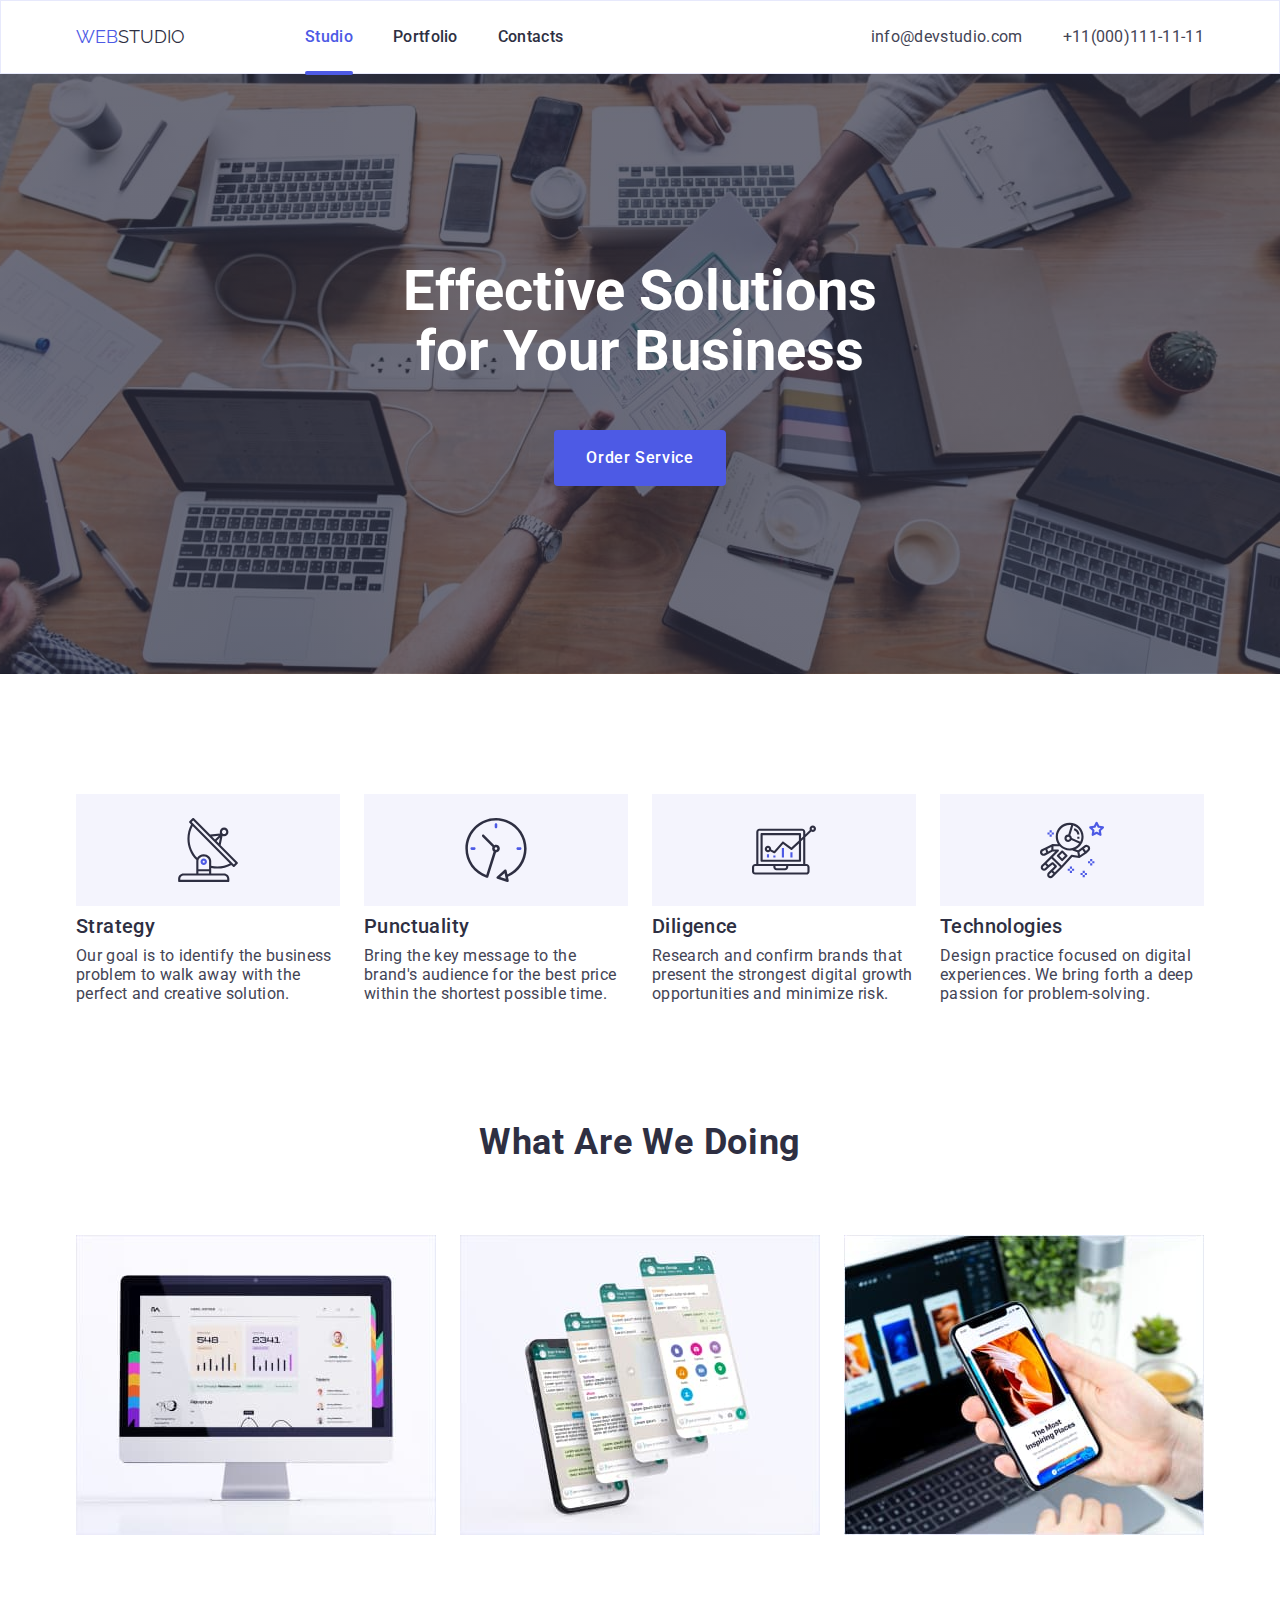
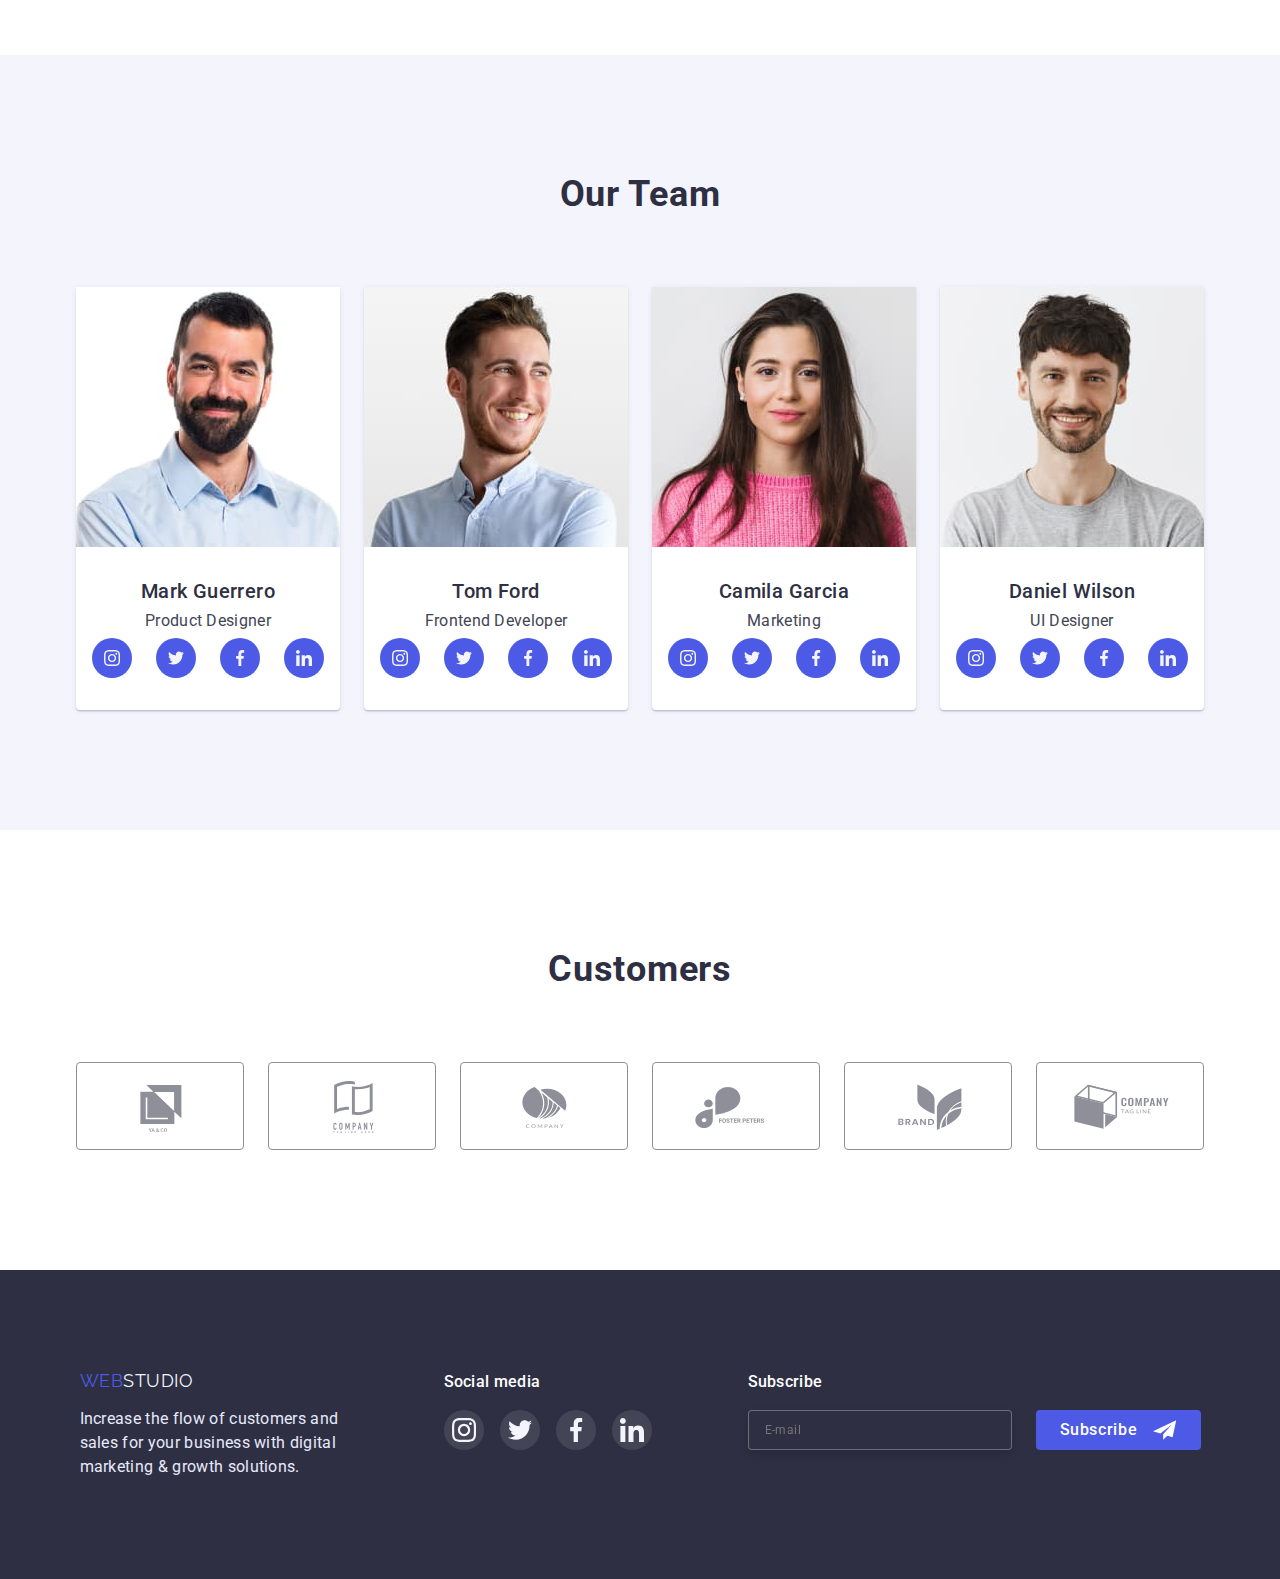
==== commit 8d243f94: "add  styles mob-menu ::after and styles modal on the tablet" ====
--- a/index.html
+++ b/index.html
@@ -72,7 +72,7 @@
           <div>
             <ul class="mob-menu-list list">
               <li class="mob-menu-item">
-                <a class="mob-menu-link link" href="./index.html">Studio</a>
+                <a class="mob-menu-link link mob-link-after" href="./index.html">Studio</a>
               </li>
               <li class="mob-menu-item">
                 <a class="mob-menu-link link" href="./portfolio.html">Portfolio</a>
--- a/css/styles.css
+++ b/css/styles.css
@@ -63,6 +63,7 @@
 }
 
 .section-suptitle {
+  font-weight: 500;
   font-size: 20px;
   line-height: 1.2;
   letter-spacing: 0.02em;
@@ -832,6 +833,12 @@
   transform: translateY(0);
 }
 
+@media screen and (max-width: 427px) {
+  .filters-btn {
+    font-size: 14px;
+  }
+}
+
 @media screen and (max-width: 767px) {
   .header {
     padding-top: 24px;
@@ -844,19 +851,6 @@
 
   .contacts-address {
     display: none;
-  }
-
-  .modal {
-    max-width: 320px;
-    padding: 72px 16px 16px 16px;
-  }
-
-  .modal-text {
-    font-size: 12px;
-  }
-
-  .modal-form-chek-desc {
-    font-size: 10px;
   }
 }
 
--- a/css/mobile.css
+++ b/css/mobile.css
@@ -45,7 +45,7 @@
         position: absolute;
         display: flex;
         flex-direction: column;
-        justify-content: space-between;
+        justify-content: space-around;
         top: 50%;
         left: 50%;
         transform: translate(-50%, -50%);
@@ -59,8 +59,8 @@
 
     .mob-menu-close-btn {
         position: absolute;
-        right: 40px;
-        top: 40px;
+        right: 24px;
+        top: 24px;
         display: flex;
         justify-content: center;
         align-items: center;
@@ -96,8 +96,8 @@
     .mob-menu-list {
         flex-direction: column;
         align-items: flex-start;
-        gap: 24px;
-        margin-top: 32px;
+        gap: 40px;
+        margin-bottom: 80px;
     }
 
     .mob-menu-link {
@@ -127,7 +127,7 @@
     .contacts-mob-menu-list {
         flex-direction: column;
         align-items: flex-start;
-        gap: 24px;
+        gap: 40px;
     }
 
     .contacts-mob-menu-link {
@@ -137,6 +137,7 @@
     }
 
     .contacts-mob-menu-link-second {
+        font-weight: 500;
         font-size: 16px;
         color: #434455;
     }
@@ -176,6 +177,22 @@
     .mob-menu-social-link:hover,
     .mob-menu-social-link:focus {
         background-color: #404BBF;
+    }
+
+    .mob-link-after {
+        position: relative;
+        color: var(--accent-text-color);
+    }
+
+    .mob-link-after::after {
+        content: "";
+        text-decoration: underline;
+        position: absolute;
+        display: block;
+        width: 100%;
+        height: 4px;
+        background: var(--accent-text-color);
+        border-radius: 2px;
     }
 
     .hero {
@@ -202,6 +219,19 @@
         font-size: 34px;
     }
     
+    .modal {
+        max-width: 320px;
+        padding: 72px 16px 16px 16px;
+    }
+    
+    .modal-text {
+        font-size: 12px;
+    }
+    
+    .modal-form-chek-desc {
+        font-size: 10px;
+    }
+    
     .feature-list {
         flex-direction: column;
     }
@@ -306,28 +336,40 @@
     }
 
     .filters-item:not(:last-child) {
-        margin-bottom: 24px;
-        margin-right: 12px;
+        margin-right: 0;
     }
 
     .filters-list {
         flex-wrap: wrap;
         justify-content: flex-start;
+        gap: 16px 24px;
     }
 
     .project-list {
         flex-direction: column;
+        justify-content: center;
+        align-items: center;
         column-gap: 0;
+        row-gap: 72px;
         margin-top: 48px;
     }
 
     @media screen and (min-width: 428px) and (max-width: 767px) {
-        .mob-container {
-            width: 428px;
+        .modal {
+            max-width: 392px;
+            padding: 72px 16px 24px 16px;
         }
         
-        .contacts-mob-menu-list {
-            gap: 24px;
+        .modal-text {
+            font-size: 16px;
+        }
+        
+        .modal-form-chek-desc {
+            font-size: 12px;
+        }
+        
+        .mob-menu-link {
+            font-size: 36px;
         }
 
         .contacts-mob-menu-link {
@@ -335,7 +377,16 @@
         }
     
         .contacts-mob-menu-link-second {
-            font-size: 22px;
+            font-size: 20px;
+        }
+
+        .mob-menu-social-item:not(:last-child) {
+            margin-right: 56px;
+        }
+
+        .hero-title {
+            max-width: 320px;
+            font-size: 36px;
         }
     }
 }--- a/css/tablet.css
+++ b/css/tablet.css
@@ -58,6 +58,19 @@
         line-height: 1.07;
     }
     
+    .modal {
+        max-width: 408px;
+        padding: 72px 24px 24px 24px;
+    }
+
+    .modal-text {
+        font-size: 16px;
+    }
+    
+    .modal-form-chek-desc {
+        font-size: 12px;
+    }
+
     .feature-list {
         flex-wrap: wrap;
         flex-direction: row;
@@ -127,7 +140,7 @@
 
     .filters {
         padding-top: 64px;
-        padding-bottom: 96px;
+        padding-bottom: 112px;
     }
 
     .filters-list {
